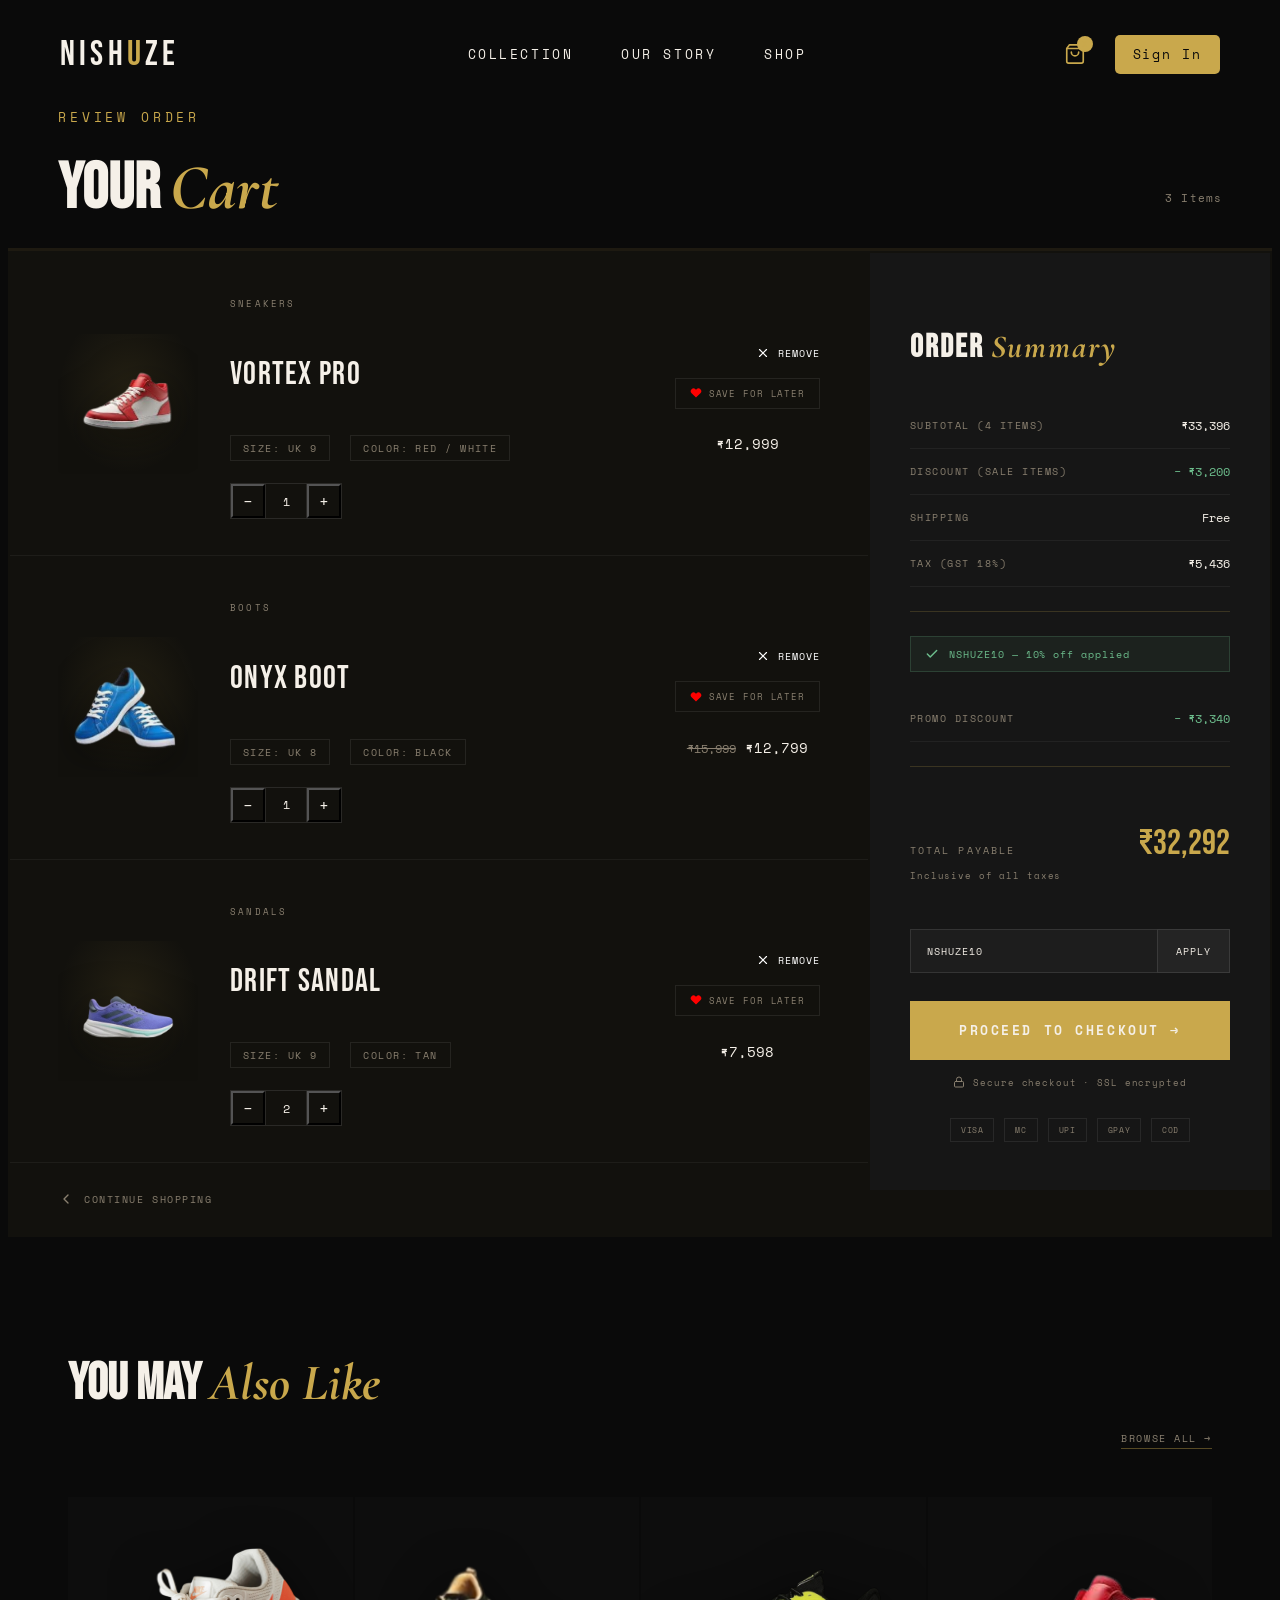
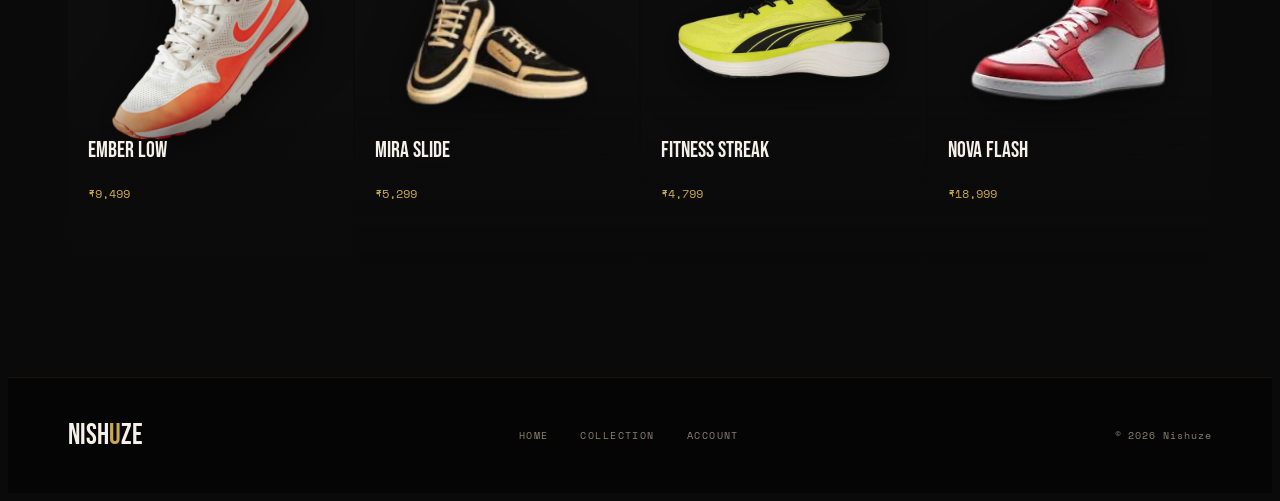
==== cart.html @ 9839f98f "Initial commit" ====
<!DOCTYPE html>
<html lang="en">

<head>
  <meta charset="UTF-8" />
  <meta name="viewport" content="width=device-width, initial-scale=1.0" />
  <title>NISHUZE — Your Cart</title>
  <link
    href="https://fonts.googleapis.com/css2?family=Bebas+Neue&family=Cormorant+Garamond:ital,wght@0,300;0,400;0,600;1,300;1,400&family=Space+Mono:wght@400;700&display=swap"
    rel="stylesheet" />
  <link rel="stylesheet" href="style.css">
  <link rel="stylesheet" href="collectionStyles.css">
  <link rel="stylesheet" href="cartStyles.css">
</head>

<body>
  <nav>
    <a class="nav-logo">NISH<span>U</span>ZE</a>
    <ul class="nav-links">
      <li><a href="collection.html">COLLECTION</a></li>
      <li><a href="index.html#story">OUR STORY</a></li>
      <li><a href="collection.html">SHOP</a></li>
    </ul>
    <div class="nav-right">
      <a href="cart.html" class="nav-cart" title="Cart">
        <svg viewBox="0 0 24 24">
          <path d="M6 2L3 6v14a2 2 0 002 2h14a2 2 0 002-2V6l-3-4z" />
          <line x1="3" y1="6" x2="21" y2="6" />
          <path d="M16 10a4 4 0 01-8 0" />
        </svg>
        <span class="cart-badge">3</span>
      </a>
      <a href="login.html" class="btn">Sign In</a>
    </div>
  </nav>

  <!-- PAGE HEADER -->
  <div class="page-header">
    <div>
      <p class="page-label">Review Order</p>
      <h1 class="page-title">Your <em>Cart</em></h1>
    </div>
    <p class="item-count">3 Items</p>
  </div>

  <div class="cart-layout">

    <div class="cart-items">

      <div class="cart-item">
        <div class="item-img">
          <img src="assets/product1.png" alt="Vortex Pro" />
        </div>
        <div class="item-details">
          <p class="item-category">Sneakers</p>
          <p class="item-name">Vortex Pro</p>
          <div class="item-meta">
            <span>Size: UK 9</span>
            <span>Color: Red / White</span>
          </div>
          <div class="item-qty">
            <button class="qty-btn">−</button>
            <div class="qty-val">1</div>
            <button class="qty-btn">+</button>
          </div>
        </div>
        <div class="item-actions">
          <button class="btn-remove">
            <svg viewBox="0 0 24 24">
              <line x1="18" y1="6" x2="6" y2="18" />
              <line x1="6" y1="6" x2="18" y2="18" />
            </svg>
            Remove
          </button>
          <button class="btn-wishlist">
            <svg viewBox="0 0 24 24" width="12" height="12">
              <path fill="red"
                d="M20.84 4.61a5.5 5.5 0 00-7.78 0L12 5.67l-1.06-1.06a5.5 5.5 0 00-7.78 7.78l1.06 1.06L12 21.23l7.78-7.78 1.06-1.06a5.5 5.5 0 000-7.78z" />
            </svg>
            Save for Later
          </button>
          <p class="item-subtotal">₹12,999</p>
        </div>
      </div>

      <!-- Item 2 -->
      <div class="cart-item">
        <div class="item-img">
          <img src="assets/product3.png" alt="Onyx Boot" />
        </div>
        <div class="item-details">
          <p class="item-category">Boots</p>
          <p class="item-name">Onyx Boot</p>
          <div class="item-meta">
            <span>Size: UK 8</span>
            <span>Color: Black</span>
          </div>
          <div class="item-qty">
            <button class="qty-btn">−</button>
            <div class="qty-val">1</div>
            <button class="qty-btn">+</button>
          </div>
        </div>
        <div class="item-actions">
          <button class="btn-remove">
            <svg viewBox="0 0 24 24">
              <line x1="18" y1="6" x2="6" y2="18" />
              <line x1="6" y1="6" x2="18" y2="18" />
            </svg>
            Remove
          </button>
          <button class="btn-wishlist">
            <svg viewBox="0 0 24 24" width="12" height="12">
              <path fill="red"
                d="M20.84 4.61a5.5 5.5 0 00-7.78 0L12 5.67l-1.06-1.06a5.5 5.5 0 00-7.78 7.78l1.06 1.06L12 21.23l7.78-7.78 1.06-1.06a5.5 5.5 0 000-7.78z" />
            </svg>
            Save for Later
          </button>
          <p class="item-subtotal"><del style="color:var(--muted);font-size:0.75rem">₹15,999</del> ₹12,799</p>
        </div>
      </div>

      <div class="cart-item">
        <div class="item-img">
          <img src="assets/product5.png" alt="Drift Sandal" />
        </div>
        <div class="item-details">
          <p class="item-category">Sandals</p>
          <p class="item-name">Drift Sandal</p>
          <div class="item-meta">
            <span>Size: UK 9</span>
            <span>Color: Tan</span>
          </div>
          <div class="item-qty">
            <button class="qty-btn">−</button>
            <div class="qty-val">2</div>
            <button class="qty-btn">+</button>
          </div>
        </div>
        <div class="item-actions">
          <button class="btn-remove">
            <svg viewBox="0 0 24 24">
              <line x1="18" y1="6" x2="6" y2="18" />
              <line x1="6" y1="6" x2="18" y2="18" />
            </svg>
            Remove
          </button>
          <button class="btn-wishlist">
            <svg viewBox="0 0 24 24" width="12" height="12">
              <path fill="red"
                d="M20.84 4.61a5.5 5.5 0 00-7.78 0L12 5.67l-1.06-1.06a5.5 5.5 0 00-7.78 7.78l1.06 1.06L12 21.23l7.78-7.78 1.06-1.06a5.5 5.5 0 000-7.78z" />
            </svg>
            Save for Later
          </button>
          <p class="item-subtotal">₹7,598</p>
        </div>
      </div>

      <div class="continue-strip">
        <a href="collection.html" class="btn-continue">
          <svg viewBox="0 0 24 24">
            <polyline points="15 18 9 12 15 6" />
          </svg>
          Continue Shopping
        </a>
      </div>

    </div>

    <div class="order-summary">
      <h2 class="summary-title">Order <em>Summary</em></h2>

      <div class="summary-row">
        <span class="summary-label">Subtotal (4 items)</span>
        <span class="summary-value">₹33,396</span>
      </div>
      <div class="summary-row">
        <span class="summary-label">Discount (Sale items)</span>
        <span class="summary-value discount">− ₹3,200</span>
      </div>
      <div class="summary-row">
        <span class="summary-label">Shipping</span>
        <span class="summary-value">Free</span>
      </div>
      <div class="summary-row">
        <span class="summary-label">Tax (GST 18%)</span>
        <span class="summary-value">₹5,436</span>
      </div>

      <div class="summary-divider"></div>

      <div class="promo-applied">
        <svg viewBox="0 0 24 24">
          <polyline points="20 6 9 17 4 12" />
        </svg>
        NSHUZE10 — 10% off applied
      </div>

      <div class="summary-row">
        <span class="summary-label">Promo Discount</span>
        <span class="summary-value discount">− ₹3,340</span>
      </div>

      <div class="summary-divider"></div>

      <div class="summary-total-row">
        <div>
          <p class="total-label">Total Payable</p>
          <p class="total-note">Inclusive of all taxes</p>
        </div>
        <p class="total-value">₹32,292</p>
      </div>

      <div class="promo-box">
        <input class="promo-input" type="text" placeholder="Add promo code" value="NSHUZE10" readonly />
        <button class="promo-btn">Apply</button>
      </div>

      <button class="btn-checkout">Proceed to Checkout →</button>

      <p class="checkout-note">
        <svg viewBox="0 0 24 24">
          <rect x="3" y="11" width="18" height="11" rx="2" ry="2" />
          <path d="M7 11V7a5 5 0 0110 0v4" />
        </svg>
        Secure checkout · SSL encrypted
      </p>

      <div class="payment-icons">
        <span class="pay-icon">Visa</span>
        <span class="pay-icon">MC</span>
        <span class="pay-icon">UPI</span>
        <span class="pay-icon">GPay</span>
        <span class="pay-icon">COD</span>
      </div>
    </div>

  </div>

  <section class="upsell-section">
    <div class="upsell-header">
      <div>
        <h2 class="upsell-title">You May <em>Also Like</em></h2>
      </div>
      <a href="collection.html" class="upsell-link">Browse All →</a>
    </div>
    <div class="upsell-grid">

      <div class="upsell-card">
        <div class="upsell-img"><img src="assets/product2.png" alt="Ember Low" /></div>
        <div class="upsell-info">
          <p class="upsell-name">Ember Low</p>
          <p class="upsell-price">₹9,499</p>
          <button class="upsell-add">+ Add to Cart</button>
        </div>
      </div>

      <div class="upsell-card">
        <div class="upsell-img"><img src="assets/product4.png" alt="Mira Slide" /></div>
        <div class="upsell-info">
          <p class="upsell-name">Mira Slide</p>
          <p class="upsell-price">₹5,299</p>
          <button class="upsell-add">+ Add to Cart</button>
        </div>
      </div>

      <div class="upsell-card">
        <div class="upsell-img"><img src="assets/product6.png" alt="Fitness Streak" /></div>
        <div class="upsell-info">
          <p class="upsell-name">Fitness Streak</p>
          <p class="upsell-price">₹4,799</p>
          <button class="upsell-add">+ Add to Cart</button>
        </div>
      </div>

      <div class="upsell-card">
        <div class="upsell-img"><img src="assets/product1.png" alt="Vortex Pro" /></div>
        <div class="upsell-info">
          <p class="upsell-name">Nova Flash</p>
          <p class="upsell-price">₹18,999</p>
          <button class="upsell-add">+ Add to Cart</button>
        </div>
      </div>

    </div>
  </section>

  <!-- FOOTER -->
  <footer>
    <div class="footer-logo">NISH<span>U</span>ZE</div>
    <div class="footer-links">
      <a href="index.html">Home</a>
      <a href="collection.html">Collection</a>
      <a href="login.html">Account</a>
    </div>
    <p class="footer-copy">© 2026 Nishuze</p>
  </footer>
</body>

</html>
---- style.css ----
html {
  scroll-behavior: smooth;
}

body {
  background: #0a0a0a;
  color: #f5f0e8;
  font-family: "Cormorant Garamond", serif;
}

h1 {
  margin-bottom: 0;
}

nav {
  position: fixed;
  top: 0;
  left: 0;
  right: 0;
  z-index: 100;
  display: flex;
  justify-content: space-between;
  align-items: center;
  padding: 28px 60px;
  background: #0a0a0a;
}

.nav-logo {
  font-family: "Bebas Neue", sans-serif;
  font-size: 2.2rem;
  letter-spacing: 0.12em;
  color: #f5f0e8;
  margin: 0 0;
}

.nav-logo span {
  color: #c9a84c;
}

.nav-links {
  display: flex;
  gap: 48px;
  list-style: none;
}

.nav-links a {
  font-family: "Space Mono", monospace;
  font-size: 0.8rem;
  letter-spacing: 0.2em;
  color: #f5f0e8;
  text-decoration: none;
}

.nav-links a:hover {
  color: #c9a84c;
}

.nav-right {
  display: flex;
  align-items: center;
  gap: 20px;
}
.nav-cart {
  position: relative;
  display: flex;
  align-items: center;
  justify-content: center;
  width: 40px;
  height: 40px;
  color: var(--gold);
  text-decoration: none;
}
.nav-cart svg {
  width: 22px;
  height: 22px;
  stroke: currentColor;
  fill: none;
  stroke-width: 1.8;
  stroke-linecap: round;
  stroke-linejoin: round;
}

.cart-badge {
  position: absolute;
  top: 2px;
  right: 2px;
  width: 16px;
  height: 16px;
  background: var(--gold);
  color: var(--black);
  border-radius: 50%;
  font-family: "Space Mono", monospace;
  font-size: 0.5rem;
  font-weight: 700;
  display: flex;
  align-items: center;
  justify-content: center;
}

.btn {
  font-family: "Space Mono", monospace;
  font-size: 0.8rem;
  letter-spacing: 0.15em;
  color: #0a0a0a;
  background: #c9a84c;
  text-decoration: none;
  padding: 10px 18px;
  border-radius: 5px;
}

.btn:hover {
  background: #f5f0e8;
}

/* HERO */
.hero {
  min-height: 100vh;
  display: grid;
  grid-template-columns: 1fr 1fr;
}

.hero-left {
  display: flex;
  flex-direction: column;
  justify-content: flex-end;
  padding: 0 60px 80px;
}

.hero-title {
  font-family: "Bebas Neue", sans-serif;
  font-size: 5rem;
  line-height: 0.8;
  letter-spacing: -0.01em;
  opacity: 0;
  animation: fadeUp 0.8s 0.5s forwards;
  padding-top: 2rem;
}

.hero-title em {
  font-family: "Cormorant Garamond", serif;
  font-size: 0.6em;
  color: #c9a84c;
  display: block;
  margin-bottom: 2rem;
}

.hero-actions {
  display: flex;
  align-items: center;
  gap: 32px;
  margin-top: 25px;
}

.btn-ghost {
  font-family: "Space Mono", monospace;
  font-size: 0.8rem;
  letter-spacing: 0.15em;
  color: #f5f0e8;
  text-decoration: none;
  border-bottom: 1px solid #c9a84c;
  padding-bottom: 2px;
  transition: color 0.3s;
}

.btn-ghost:hover {
  color: #c9a84c;
}

.hero-right {
  position: relative;
  overflow: hidden;
}

.hero-image-bg {
  position: absolute;
  inset: 0;
  background:
    radial-gradient(
      ellipse at 60% 40%,
      rgba(201, 168, 76, 0.12) 0%,
      transparent 60%
    ),
    radial-gradient(
      ellipse at 20% 80%,
      rgba(184, 74, 46, 0.08) 0%,
      transparent 50%
    ),
    linear-gradient(135deg, #1a1410 0%, #0a0a0a 100%);
}

.hero-shoe-display {
  position: absolute;
  inset: 0;
  display: flex;
  align-items: center;
  justify-content: center;
  padding-top: 50px;
}

.shoe-art {
  width: 520px;
  height: 520px;
  display: flex;
  align-items: center;
  justify-content: center;
}

.shoe-art img {
  width: 420px;
  display: block;
  transform: rotate(-15deg);
  filter: drop-shadow(0 0 60px rgba(201, 168, 76, 0.3))
    drop-shadow(0 30px 60px rgba(0, 0, 0, 0.8));
  animation: float 2s ease-in-out infinite;
}

/* MARQUEE */
.marquee-strip {
  background: #c9a84c;
  padding: 14px 0;
  overflow: hidden;
  white-space: nowrap;
}

.marquee-inner {
  animation: marquee 18s linear infinite;
}

.marquee-item {
  font-family: "Bebas Neue", sans-serif;
  font-size: 1.1rem;
  letter-spacing: 0.1em;
  color: #0a0a0a;
  padding: 0 40px;
}

.marquee-dot {
  color: #b84a2e;
}

/* COLLECTION SECTION */
.section-header {
  padding: 60px 60px;
  padding-bottom: 0px;
  display: flex;
  justify-content: space-between;
  align-items: flex-end;
}

.section-label {
  font-family: "Space Mono", monospace;
  font-size: 1rem;
  letter-spacing: 0.3em;
  text-transform: uppercase;
  color: #c9a84c;
  margin-bottom: 16px;
}

.section-title {
  font-family: "Bebas Neue", sans-serif;
  font-size: clamp(3rem, 5vw, 5.5rem);
  line-height: 0.9;
  color: #f5f0e8;
}

.section-title em {
  font-family: "Cormorant Garamond", serif;
  font-style: italic;
  color: #c9a84c;
}

/* PRODUCT GRID */
.products-grid {
  display: grid;
  grid-template-columns: repeat(3, 1fr);
  gap: 2px;
  padding: 0 60px 30px;
}

.product-card {
  position: relative;
  overflow: hidden;
  background: #111;
  aspect-ratio: 3/4;
}

.product-bg {
  position: absolute;
  inset: 0;
  z-index: 0;
}

.product-image {
  position: absolute;
  top: 30%;
  left: 50%;
  transform: translate(-50%, -55%);
  z-index: 1;
  transition: transform 0.5s ease;
}

.product-image img {
  width: 180px;
  display: block;
  filter: drop-shadow(0 25px 40px rgba(0, 0, 0, 0.7));
}

.product-card:first-child .product-image img {
  width: 240px;
}

.product-card:hover .product-image {
  transform: translate(-50%, -60%) scale(1.05) rotate(-5deg);
}

.product-info {
  position: absolute;
  bottom: 0;
  left: 0;
  right: 0;
  padding: 30px;
  background: linear-gradient(
    to top,
    rgba(10, 10, 10, 0.95) 0%,
    transparent 100%
  );
  transform: translateY(0);
}

.product-name {
  font-family: "Bebas Neue", sans-serif;
  font-size: 1.8rem;
  letter-spacing: 0.05em;
  color: #f5f0e8;
}

.product-price {
  font-family: "Space Mono", monospace;
  font-size: 0.9rem;
  color: #c9a84c;
}

.story-section {
  display: grid;
  grid-template-columns: 1fr 1fr;
  min-height: 80vh;
  margin: 0 60px;
  border: 1px solid rgba(201, 168, 76, 0.15);
  overflow: hidden;
  position: relative;
}

.story-left {
  background: linear-gradient(135deg, #1a1408 0%, #0d0d0d 100%);
  display: flex;
  align-items: center;
  justify-content: center;
  padding: 80px;
  position: relative;
}

.big-quote {
  font-family: "Cormorant Garamond", serif;
  font-style: italic;
  font-size: 2.5rem;
  line-height: 1.4;
  color: #f5f0e8;
}

.story-right {
  padding: 30px 60px;
  display: flex;
  flex-direction: column;
  justify-content: center;
}

.subtitle {
  font-size: 1.3rem;
  font-weight: 400;
  line-height: 1.4;
  color: #8a8070;
  margin-bottom: 20px;
}

.story-stats {
  display: grid;
  grid-template-columns: repeat(3, 1fr);
  gap: 30px;
  margin-top: 30px;
  padding-top: 20px;
  border-top: 1px solid rgba(201, 168, 76, 0.2);
}

.stat-num {
  font-family: "Bebas Neue", sans-serif;
  font-size: 2.5rem;
  color: #c9a84c;
  line-height: 1;
}

.stat-label {
  font-family: "Space Mono", monospace;
  font-size: 1rem;
  color: #8a8070;
  margin-top: 4px;
}

footer {
  background: #050505;
  border-top: 1px solid rgba(201, 168, 76, 0.1);
  padding: 80px 60px 40px;
}

.footer-bottom {
  display: flex;
  justify-content: space-between;
  align-items: center;
  padding-top: 40px;
  border-top: 1px solid rgba(255, 255, 255, 0.05);
}

.footer-copy {
  font-family: "Space Mono", monospace;
  font-size: 0.6rem;
  color: #8a8070;
  letter-spacing: 0.1em;
}

.footer-social {
  display: flex;
  gap: 24px;
}

.footer-social a {
  font-family: "Space Mono", monospace;
  font-size: 0.6rem;
  letter-spacing: 0.2em;
  text-transform: uppercase;
  color: #8a8070;
  text-decoration: none;
  transition: color 0.3s;
}

.footer-social a:hover {
  color: #c9a84c;
}

/* ANIMATIONS */
@keyframes fadeUp {
  from {
    opacity: 0;
    transform: translateY(30px);
  }

  to {
    opacity: 1;
    transform: translateY(0);
  }
}

@keyframes float {
  0%,
  50% {
    transform: rotate(-15deg) translateY(0);
  }

  50% {
    transform: rotate(-15deg) translateY(-16px);
  }
}

@keyframes marquee {
  from {
    transform: translateX(0);
  }

  to {
    transform: translateX(-50%);
  }
}
---- collectionStyles.css ----
:root {
  --cream: #f5f0e8;
  --gold: #c9a84c;
  --muted: #8a8070;
  --white: #fefefe;
}

.nav-links a.active {
  opacity: 1;
  color: var(--gold);
}

.page-header {
  padding: 80px 50px 60px;
  border-bottom: 3px solid rgba(201, 168, 76, 0.1);
}

.page-title {
  font-family: "Bebas Neue", sans-serif;
  font-size: 4rem;
  line-height: 0.9;
  margin-top: 2rem;
}

.page-title em {
  font-family: "Cormorant Garamond", serif;
  font-style: italic;
  color: var(--gold);
}

.collection-grid {
  display: grid;
  grid-template-columns: repeat(4, 1fr);
  gap: 1px;
  padding: 1px;
  background: rgba(201, 168, 76, 0.05);
}

.product-card {
  position: relative;
  background: #0d0d0d;
  aspect-ratio: 3/4;
  overflow: hidden;
  display: flex;
  flex-direction: column;
}

.product-card:hover {
  background: #111;
}

.card-overlay .product-visual {
  position: absolute;
  height: 65%;
  display: flex;
  align-items: center;
  justify-content: center;
  z-index: 1;
}

.product-visual img {
  max-width: 85%;
  max-height: 85%;
  object-fit: contain;
  display: block;
  margin: auto;
  object-position: center bottom;
  transform: translateY(10%);
  filter: drop-shadow(0 12px 28px rgba(0, 0, 0, 0.55));
  transition: transform 0.5s cubic-bezier(0.4, 0, 0.2, 1);
}

.product-card:hover .product-visual {
  transform: translateY(-8px) scale(1.03);
}


.product-glow {
  position: absolute;
  width: 200px;
  height: 200px;
  border-radius: 50%;
  opacity: 0;
  transition: opacity 0.5s;
  pointer-events: none;
}

.product-card:hover .product-glow {
  opacity: 1;
}

.glow-gold {
  background: radial-gradient(
    circle,
    rgba(201, 168, 76, 0.2) 0%,
    transparent 70%
  );
}

.glow-rust {
  background: radial-gradient(
    circle,
    rgba(184, 74, 46, 0.2) 0%,
    transparent 70%
  );
}

.glow-cool {
  background: radial-gradient(
    circle,
    rgba(100, 160, 220, 0.15) 0%,
    transparent 70%
  );
}

.card-overlay {
  position: absolute;
  bottom: 0;
  left: 0;
  right: 0;
  height: 35%;
  padding: 24px;
  background: linear-gradient(
    to top,
    rgba(10, 10, 10, 1) 0%,
    rgba(10, 10, 10, 0.85) 100%
  );
  z-index: 2;
  display: flex;
  flex-direction: column;
  justify-content: flex-end;
}

.card-name {
  font-family: "Bebas Neue", sans-serif;
  font-size: 1.6rem;
  letter-spacing: 0.04em;
  line-height: 1;
}

.card-price {
  font-family: "Space Mono", monospace;
  font-size: 0.8rem;
  color: var(--gold);
  margin-top: 8px;
}

.card-actions {
  display: flex;
  gap: 8px;
  margin-top: 12px;
  opacity: 0;
  transform: translateY(8px);
  transition: all 0.3s;
}

.product-card:hover .card-actions {
  opacity: 1;
  transform: translateY(0);
}

.btn-add {
  font-family: "Space Mono", monospace;
  font-size: 0.6rem;
  letter-spacing: 0.12em;
  text-transform: uppercase;
  background: var(--gold);
  color: var(--black);
  border: none;
  padding: 10px 18px;
  flex: 1;
  transition: background 0.2s;
}

.btn-add:hover {
  background: var(--cream);
  color: #050505;
}

.btn-wish {
  background: transparent;
  border: 1px solid rgba(255, 255, 255, 0.2);
  color: var(--cream);
  padding: 10px 14px;
  transition: border-color 0.2s;
  font-size: 0.9rem;
}

.btn-wish:hover {
  border-color: var(--gold);
}

footer {
  background: #050505;
  border-top: 1px solid rgba(201, 168, 76, 0.1);
  padding: 40px 60px;
  display: flex;
  justify-content: space-between;
  align-items: center;
}

.footer-logo {
  font-family: "Bebas Neue", sans-serif;
  font-size: 1.8rem;
  color: var(--cream);
}

.footer-logo span {
  color: var(--gold);
}

.footer-links {
  display: flex;
  gap: 32px;
}

.footer-links a {
  font-family: "Space Mono", monospace;
  font-size: 0.6rem;
  letter-spacing: 0.15em;
  text-transform: uppercase;
  color: var(--muted);
  text-decoration: none;
  transition: color 0.3s;
}

.footer-links a:hover {
  color: var(--gold);
}

.footer-copy {
  font-family: "Space Mono", monospace;
  font-size: 0.6rem;
  color: var(--muted);
}
---- cartStyles.css ----
.page-header {
  padding: 70px 50px 30px;
  display: flex;
  align-items: flex-end;
  justify-content: space-between;
}

.page-label {
  font-family: "Space Mono", monospace;
  font-size: 0.8rem;
  letter-spacing: 0.3em;
  text-transform: uppercase;
  color: var(--gold);
  margin-top: 30px;
}

.item-count {
  font-family: "Space Mono", monospace;
  font-size: 0.7rem;
  color: var(--muted);
  letter-spacing: 0.1em;
}

.cart-layout {
  display: grid;
  grid-template-columns: 1fr 400px;
  gap: 2px;
  padding: 2px;
  min-height: 70vh;
  background: rgba(201, 168, 76, 0.04);
}

.cart-item {
  display: grid;
  grid-template-columns: 140px 1fr auto;
  gap: 32px;
  align-items: center;
  padding: 36px 48px;
  border-bottom: 1px solid rgba(255, 255, 255, 0.05);
  transition: background 0.3s;
  position: relative;
  overflow: hidden;
}

.cart-item::before {
  content: "";
  position: absolute;
  left: 0;
  top: 0;
  bottom: 0;
  width: 2px;
  background: var(--gold);
  transform: scaleY(0);
  transition: transform 0.3s ease;
  transform-origin: bottom;
}

.cart-item:hover {
  background: rgba(255, 255, 255, 0.02);
}

.cart-item:hover::before {
  transform: scaleY(1);
}

.item-img {
  width: 140px;
  height: 140px;
  display: flex;
  align-items: center;
  justify-content: center;
  position: relative;
  overflow: hidden;
  flex-shrink: 0;
}

.item-img::after {
  content: "";
  position: absolute;
  inset: 0;
  background: radial-gradient(
    ellipse at 50% 40%,
    rgba(201, 168, 76, 0.1),
    transparent 70%
  );
}

.item-img img {
  width: 110px;
  height: 110px;
  object-fit: contain;
  filter: drop-shadow(0 8px 20px rgba(0, 0, 0, 0.6));
  transition: transform 0.4s ease;
}

.cart-item:hover .item-img img {
  transform: scale(1.06) translateY(-4px);
}

.item-details {
  display: flex;
  flex-direction: column;
  gap: 8px;
}

.item-category {
  font-family: "Space Mono", monospace;
  font-size: 0.55rem;
  letter-spacing: 0.25em;
  text-transform: uppercase;
  color: var(--muted);
}

.item-name {
  font-family: "Bebas Neue", sans-serif;
  font-size: 2rem;
  letter-spacing: 0.04em;
  color: var(--cream);
  line-height: 1;
}

.item-meta {
  display: flex;
  gap: 20px;
  margin-top: 4px;
}

.item-meta span {
  font-family: "Space Mono", monospace;
  font-size: 0.6rem;
  letter-spacing: 0.15em;
  text-transform: uppercase;
  color: var(--muted);
  border: 1px solid rgba(255, 255, 255, 0.08);
  padding: 5px 12px;
}

.item-qty {
  display: flex;
  align-items: center;
  gap: 0;
  border: 1px solid rgba(255, 255, 255, 0.1);
  margin-top: 14px;
  width: fit-content;
}

.qty-btn {
  width: 34px;
  height: 34px;
  background: transparent;
  color: var(--cream);
  font-family: "Space Mono", monospace;
  font-size: 1rem;
  transition:
    background 0.2s,
    color 0.2s;
  display: flex;
  align-items: center;
  justify-content: center;
}

.qty-btn:hover {
  background: var(--gold);
}

.qty-val {
  width: 40px;
  height: 34px;
  display: flex;
  align-items: center;
  justify-content: center;
  font-family: "Space Mono", monospace;
  font-size: 0.75rem;
  border-left: 1px solid rgba(255, 255, 255, 0.1);
  border-right: 1px solid rgba(255, 255, 255, 0.1);
  color: var(--cream);
}

.item-actions {
  display: flex;
  flex-direction: column;
  align-items: flex-end;
  gap: 12px;
}

.btn-remove {
  background: transparent;
  border: none;
  color: white;
  font-family: "Space Mono", monospace;
  font-size: 0.6rem;
  letter-spacing: 0.1em;
  text-transform: uppercase;
  padding: 6px 0;
  display: flex;
  align-items: center;
  gap: 8px;
  transition: color 0.3s;
}

.btn-remove:hover {
  color: var(--rust);
}

.btn-remove svg {
  width: 14px;
  height: 14px;
  stroke: currentColor;
  fill: none;
  stroke-width: 2;
  stroke-linecap: round;
}

.btn-wishlist {
  background: transparent;
  border: 1px solid rgba(255, 255, 255, 0.08);
  color: var(--muted);
  font-family: "Space Mono", monospace;
  font-size: 0.55rem;
  letter-spacing: 0.1em;
  text-transform: uppercase;
  padding: 8px 14px;
  display: flex;
  align-items: center;
  gap: 7px;
  transition:
    border-color 0.3s,
    color 0.3s;
}

.btn-wishlist:hover {
  border-color: var(--gold);
  color: var(--gold);
}

.item-subtotal {
  font-family: "Space Mono", monospace;
  font-size: 0.85rem;
  color: var(--cream);
  white-space: nowrap;
  align-self: center;
}

.continue-strip {
  padding: 28px 48px;
  display: flex;
  align-items: center;
  gap: 16px;
}

.btn-continue {
  font-family: "Space Mono", monospace;
  font-size: 0.65rem;
  letter-spacing: 0.15em;
  text-transform: uppercase;
  color: var(--muted);
  text-decoration: none;
  display: flex;
  align-items: center;
  gap: 10px;
  transition: color 0.3s;
}

.btn-continue svg {
  width: 16px;
  height: 16px;
  stroke: currentColor;
  fill: none;
  stroke-width: 2;
  stroke-linecap: round;
  stroke-linejoin: round;
}

.btn-continue:hover {
  color: var(--gold);
}

.order-summary {
  padding: 48px 40px;
  background: #161616;
  display: flex;
  flex-direction: column;
  gap: 0;
  position: sticky;
  top: 73px;
  align-self: start;
  height: fit-content;
}

.summary-title {
  font-family: "Bebas Neue", sans-serif;
  font-size: 2rem;
  letter-spacing: 0.06em;
  color: var(--cream);
  margin-bottom: 36px;
}

.summary-title em {
  font-family: "Cormorant Garamond", serif;
  font-style: italic;
  color: var(--gold);
}

.summary-row {
  display: flex;
  justify-content: space-between;
  align-items: center;
  padding: 14px 0;
  border-bottom: 1px solid rgba(255, 255, 255, 0.05);
}

.summary-row:last-of-type {
  border-bottom: none;
}

.summary-label {
  font-family: "Space Mono", monospace;
  font-size: 0.62rem;
  letter-spacing: 0.15em;
  text-transform: uppercase;
  color: var(--muted);
}

.summary-value {
  font-family: "Space Mono", monospace;
  font-size: 0.75rem;
  color: var(--cream);
}

.summary-value.discount {
  color: #6dbe8d;
}

.summary-divider {
  height: 1px;
  background: rgba(201, 168, 76, 0.2);
  margin: 24px 0;
}

.summary-total-row {
  display: flex;
  justify-content: space-between;
  align-items: baseline;
  margin-bottom: 32px;
}

.total-label {
  font-family: "Space Mono", monospace;
  font-size: 0.65rem;
  letter-spacing: 0.2em;
  text-transform: uppercase;
  color: var(--muted);
}

.total-value {
  font-family: "Bebas Neue", sans-serif;
  font-size: 2.2rem;
  color: var(--gold);
  line-height: 1;
}

.total-note {
  font-family: "Space Mono", monospace;
  font-size: 0.55rem;
  color: var(--muted);
  letter-spacing: 0.1em;
  margin-top: 4px;
}

.promo-box {
  display: flex;
  gap: 0;
  margin-bottom: 28px;
}

.promo-input {
  flex: 1;
  background: rgba(255, 255, 255, 0.03);
  border: 1px solid rgba(255, 255, 255, 0.1);
  border-right: none;
  color: var(--cream);
  font-family: "Space Mono", monospace;
  font-size: 0.65rem;
  letter-spacing: 0.1em;
  padding: 13px 16px;
  outline: none;
  transition: border-color 0.3s;
}

.promo-input::placeholder {
  color: rgba(138, 128, 112, 0.4);
  text-transform: uppercase;
  letter-spacing: 0.15em;
}

.promo-input:focus {
  border-color: var(--gold);
}

.promo-btn {
  font-family: "Space Mono", monospace;
  font-size: 0.6rem;
  letter-spacing: 0.1em;
  text-transform: uppercase;
  background: rgba(255, 255, 255, 0.06);
  color: var(--cream);
  border: 1px solid rgba(255, 255, 255, 0.1);
  padding: 13px 18px;
  transition:
    background 0.2s,
    color 0.2s;
}

.promo-btn:hover {
  background: var(--gold);
  color: var(--black);
  border-color: var(--gold);
}

.promo-applied {
  display: flex;
  align-items: center;
  gap: 10px;
  font-family: "Space Mono", monospace;
  font-size: 0.6rem;
  letter-spacing: 0.1em;
  color: #6dbe8d;
  margin-bottom: 24px;
  padding: 10px 14px;
  background: rgba(109, 190, 141, 0.07);
  border: 1px solid rgba(109, 190, 141, 0.2);
}

.promo-applied svg {
  width: 14px;
  height: 14px;
  stroke: currentColor;
  fill: none;
  stroke-width: 2.5;
  stroke-linecap: round;
  stroke-linejoin: round;
  flex-shrink: 0;
}

.btn-checkout {
  width: 100%;
  font-family: "Space Mono", monospace;
  font-size: 0.8rem;
  letter-spacing: 0.2em;
  text-transform: uppercase;
  background: var(--gold);
  color: var(--black);
  border: none;
  padding: 20px;
  transition:
    background 0.3s,
    transform 0.2s;
  position: relative;
  overflow: hidden;
  font-weight: 700;
}

.btn-checkout::before {
  content: "";
  position: absolute;
  top: 0;
  left: -100%;
  width: 100%;
  height: 100%;
  background: linear-gradient(
    90deg,
    transparent,
    rgba(255, 255, 255, 0.2),
    transparent
  );
  transition: left 0.5s;
}

.btn-checkout:hover {
  background: var(--cream);
  transform: translateY(-2px);
}

.btn-checkout:hover::before {
  left: 100%;
}

.checkout-note {
  text-align: center;
  margin-top: 16px;
  font-family: "Space Mono", monospace;
  font-size: 0.55rem;
  letter-spacing: 0.1em;
  color: var(--muted);
  display: flex;
  align-items: center;
  justify-content: center;
  gap: 8px;
}

.checkout-note svg {
  width: 12px;
  height: 12px;
  stroke: currentColor;
  fill: none;
  stroke-width: 2;
  stroke-linecap: round;
  stroke-linejoin: round;
  flex-shrink: 0;
}

.payment-icons {
  display: flex;
  gap: 10px;
  justify-content: center;
  margin-top: 20px;
}

.pay-icon {
  font-family: "Space Mono", monospace;
  font-size: 0.5rem;
  letter-spacing: 0.08em;
  text-transform: uppercase;
  color: var(--muted);
  border: 1px solid rgba(255, 255, 255, 0.08);
  padding: 5px 10px;
}

.upsell-section {
  padding: 80px 60px 100px;
}

.upsell-header {
  display: flex;
  justify-content: space-between;
  align-items: flex-end;
  margin-bottom: 48px;
}

.upsell-title {
  font-family: "Bebas Neue", sans-serif;
  font-size: clamp(2.5rem, 4vw, 4rem);
  line-height: 0.9;
}

.upsell-title em {
  font-family: "Cormorant Garamond", serif;
  font-style: italic;
  color: var(--gold);
}

.upsell-link {
  font-family: "Space Mono", monospace;
  font-size: 0.65rem;
  letter-spacing: 0.15em;
  text-transform: uppercase;
  color: var(--muted);
  text-decoration: none;
  border-bottom: 1px solid rgba(201, 168, 76, 0.4);
  padding-bottom: 2px;
  transition: color 0.3s;
}

.upsell-link:hover {
  color: var(--gold);
}

.upsell-grid {
  display: grid;
  grid-template-columns: repeat(4, 1fr);
  gap: 2px;
}

.upsell-card {
  position: relative;
  background: #0d0d0d;
  aspect-ratio: 3/4;
  overflow: hidden;
  transition: background 0.3s;
}

.upsell-card:hover {
  background: #111;
}

.upsell-img {
  position: absolute;
  top: 0;
  left: 0;
  right: 0;
  bottom: 100px;
  display: flex;
  align-items: center;
  justify-content: center;
  padding: 24px 20px 10px;
}

.upsell-img img {
  width: 100%;
  height: 100%;
  object-fit: contain;
  filter: drop-shadow(0 10px 24px rgba(0, 0, 0, 0.55));
  transition: transform 0.5s ease;
}

.upsell-card:hover .upsell-img img {
  transform: scale(1.06) translateY(-6px);
}

.upsell-info {
  position: absolute;
  bottom: 0;
  left: 0;
  right: 0;
  padding: 22px 20px 20px;
  background: linear-gradient(
    to top,
    rgba(10, 10, 10, 1) 0%,
    rgba(10, 10, 10, 0.7) 55%,
    transparent 100%
  );
  z-index: 2;
}

.upsell-name {
  font-family: "Bebas Neue", sans-serif;
  font-size: 1.4rem;
  color: var(--cream);
  line-height: 1;
}

.upsell-price {
  font-family: "Space Mono", monospace;
  font-size: 0.72rem;
  color: var(--gold);
  margin-top: 6px;
}

.upsell-add {
  width: 100%;
  margin-top: 10px;
  font-family: "Space Mono", monospace;
  font-size: 0.55rem;
  letter-spacing: 0.12em;
  text-transform: uppercase;
  background: rgba(201, 168, 76, 0.08);
  color: var(--gold);
  border: 1px solid rgba(201, 168, 76, 0.25);
  padding: 9px;
  opacity: 0;
  transform: translateY(6px);
  transition: all 0.3s;
}

.upsell-card:hover .upsell-add {
  opacity: 1;
  transform: translateY(0);
}

.upsell-add:hover {
  background: var(--gold);
  color: var(--black);
}
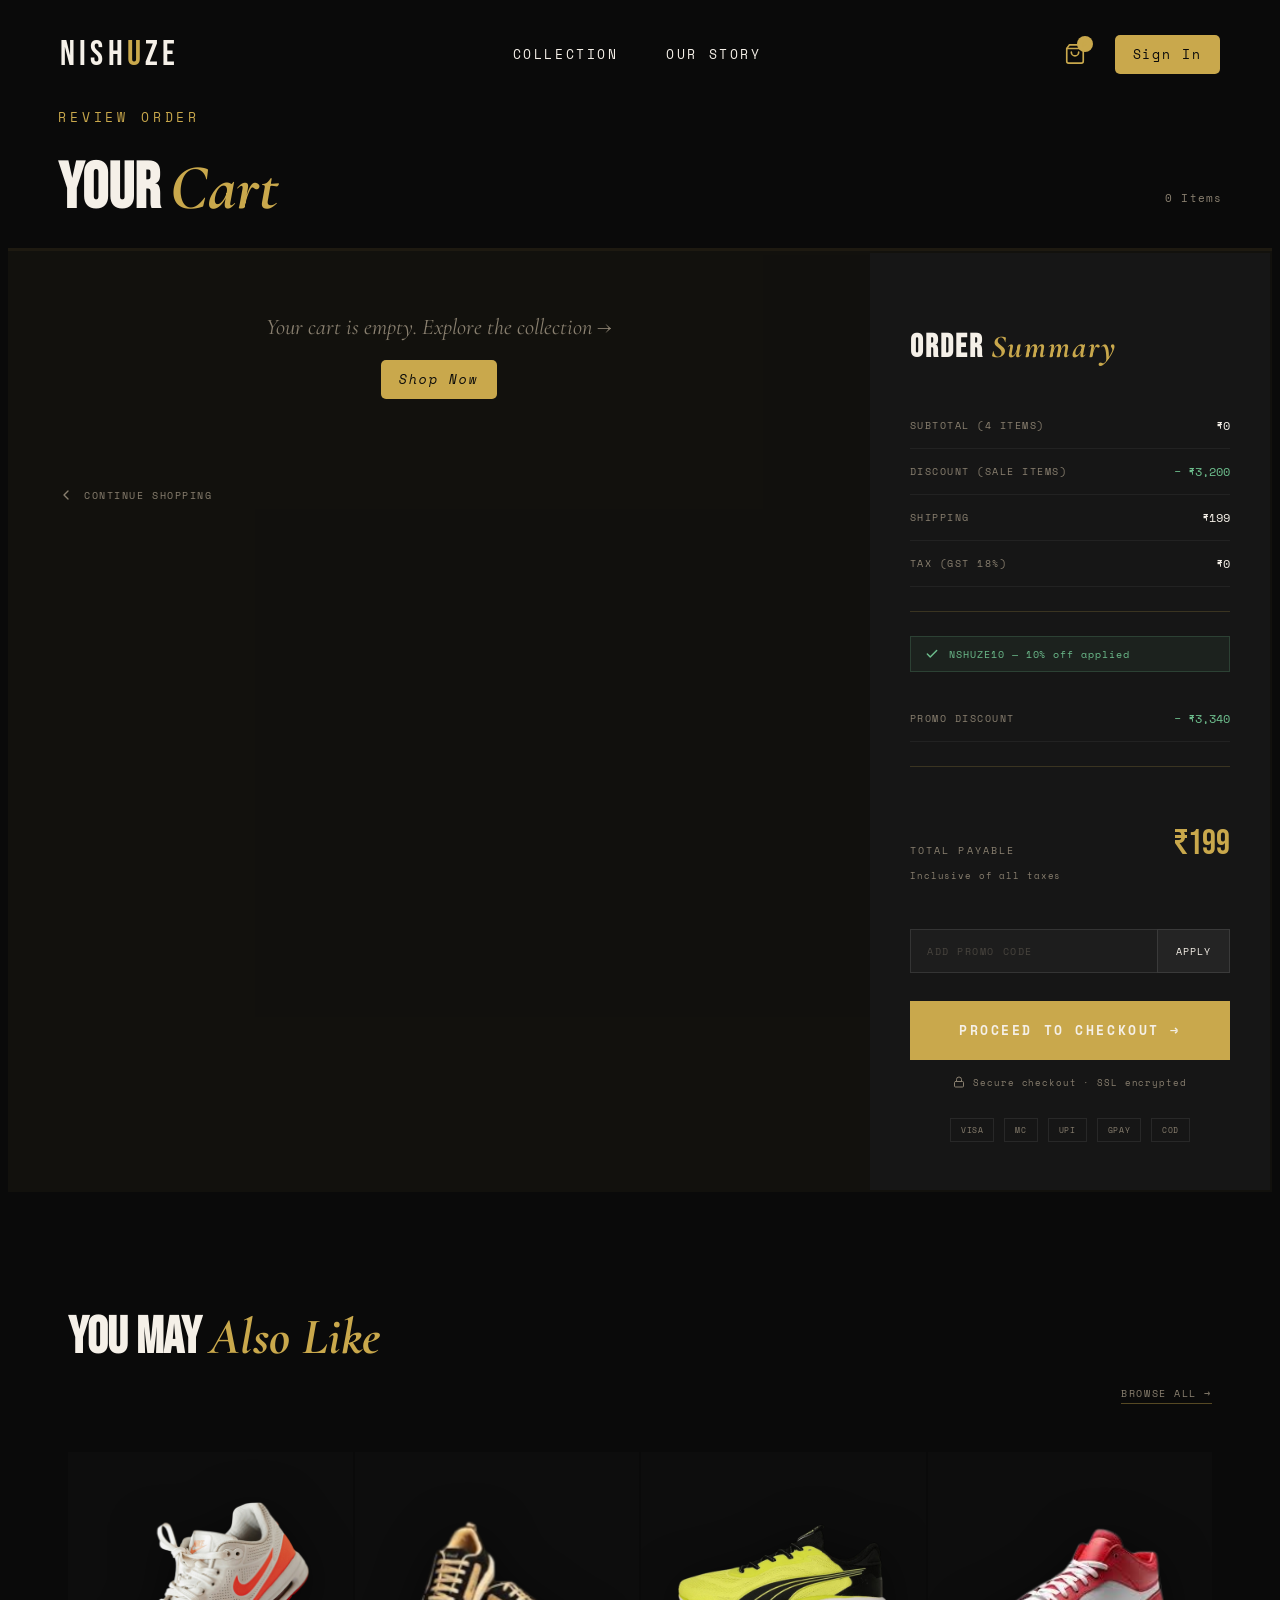
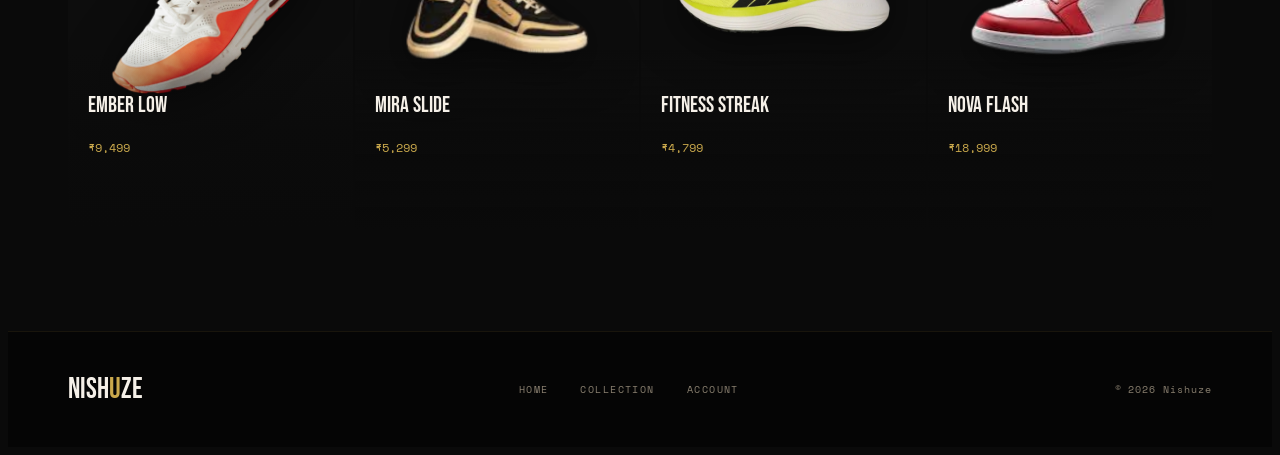
==== commit 540af91a: "Added javascript" ====
--- a/cart.html
+++ b/cart.html
@@ -13,13 +13,14 @@
   <link rel="stylesheet" href="cartStyles.css">
 </head>
 
+<script src="script.js"></script>
+
 <body>
   <nav>
     <a class="nav-logo">NISH<span>U</span>ZE</a>
     <ul class="nav-links">
       <li><a href="collection.html">COLLECTION</a></li>
       <li><a href="index.html#story">OUR STORY</a></li>
-      <li><a href="collection.html">SHOP</a></li>
     </ul>
     <div class="nav-right">
       <a href="cart.html" class="nav-cart" title="Cart">
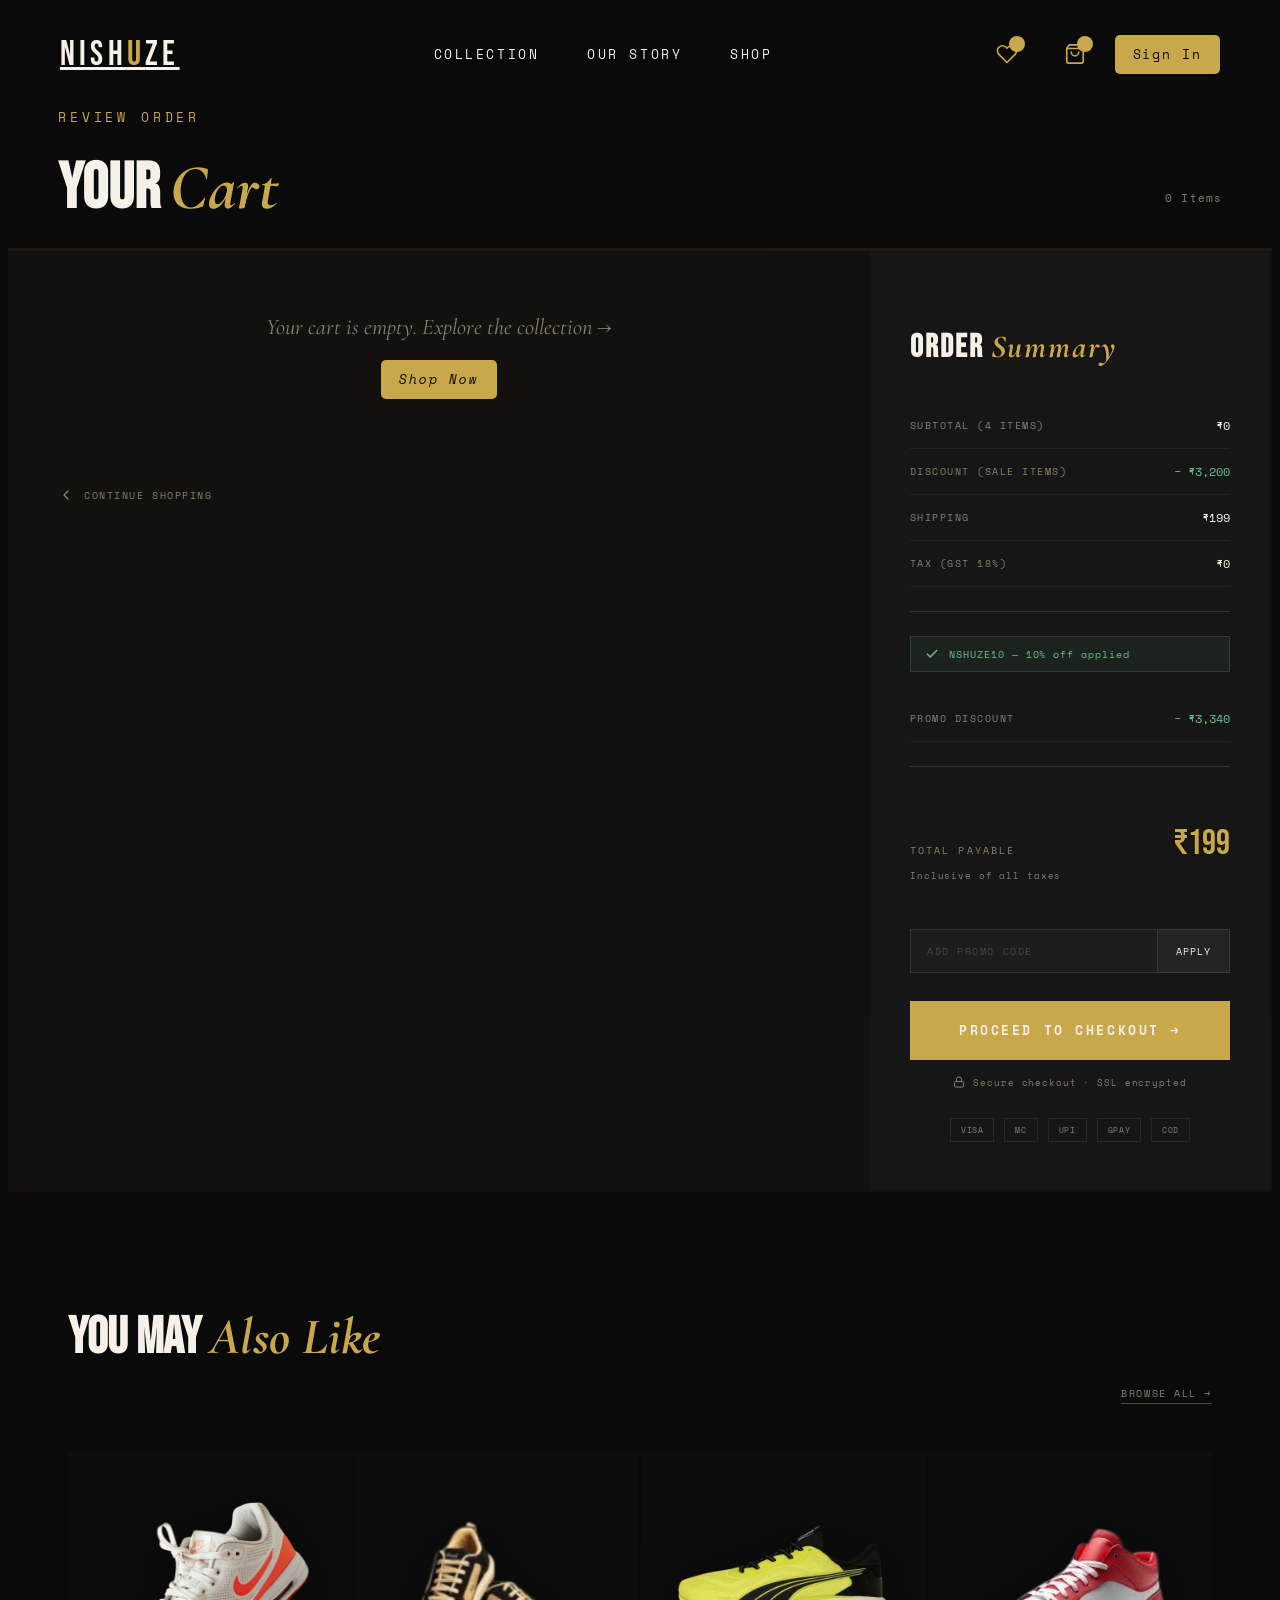
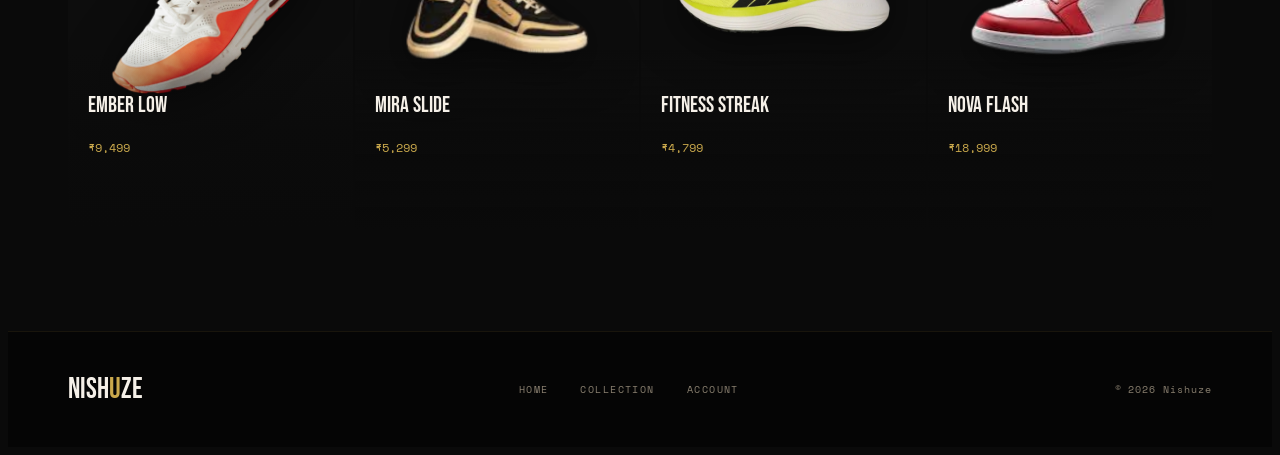
==== commit 45b3a218: "Code refactor" ====
--- a/cart.html
+++ b/cart.html
@@ -8,34 +8,42 @@
   <link
     href="https://fonts.googleapis.com/css2?family=Bebas+Neue&family=Cormorant+Garamond:ital,wght@0,300;0,400;0,600;1,300;1,400&family=Space+Mono:wght@400;700&display=swap"
     rel="stylesheet" />
-  <link rel="stylesheet" href="style.css">
-  <link rel="stylesheet" href="collectionStyles.css">
-  <link rel="stylesheet" href="cartStyles.css">
+  <link rel="stylesheet" href="css/style.css">
+  <link rel="stylesheet" href="css/collection.css">
+  <link rel="stylesheet" href="css/cart.css">
+  <script src="js/storage.js"></script>
+  <script src="js/cart.js"></script>
 </head>
 
-<script src="script.js"></script>
-
 <body>
+
   <nav>
-    <a class="nav-logo">NISH<span>U</span>ZE</a>
+    <a class="nav-logo" href="index.html">NISH<span>U</span>ZE</a>
     <ul class="nav-links">
       <li><a href="collection.html">COLLECTION</a></li>
       <li><a href="index.html#story">OUR STORY</a></li>
+      <li><a href="collection.html">SHOP</a></li>
     </ul>
     <div class="nav-right">
+      <a href="wishlist.html" class="nav-cart" title="Wishlist" style="margin-right:8px">
+        <svg viewBox="0 0 24 24" style="stroke:currentColor;fill:none;stroke-width:1.8">
+          <path
+            d="M20.84 4.61a5.5 5.5 0 00-7.78 0L12 5.67l-1.06-1.06a5.5 5.5 0 00-7.78 7.78l1.06 1.06L12 21.23l7.78-7.78 1.06-1.06a5.5 5.5 0 000-7.78z" />
+        </svg>
+        <span class="cart-badge" id="wish-badge">0</span>
+      </a>
       <a href="cart.html" class="nav-cart" title="Cart">
         <svg viewBox="0 0 24 24">
           <path d="M6 2L3 6v14a2 2 0 002 2h14a2 2 0 002-2V6l-3-4z" />
           <line x1="3" y1="6" x2="21" y2="6" />
           <path d="M16 10a4 4 0 01-8 0" />
         </svg>
-        <span class="cart-badge">3</span>
+        <span class="cart-badge" id="cart-badge">3</span>
       </a>
       <a href="login.html" class="btn">Sign In</a>
     </div>
   </nav>
 
-  <!-- PAGE HEADER -->
   <div class="page-header">
     <div>
       <p class="page-label">Review Order</p>
@@ -45,7 +53,6 @@
   </div>
 
   <div class="cart-layout">
-
     <div class="cart-items">
 
       <div class="cart-item">
@@ -73,9 +80,10 @@
             </svg>
             Remove
           </button>
-          <button class="btn-wishlist">
+          <button class="btn-wishlist" data-id="1" data-name="Vortex Pro" data-price="12999"
+            data-image="assets/product1.png" data-category="Sneakers">
             <svg viewBox="0 0 24 24" width="12" height="12">
-              <path fill="red"
+              <path class="wish-heart"
                 d="M20.84 4.61a5.5 5.5 0 00-7.78 0L12 5.67l-1.06-1.06a5.5 5.5 0 00-7.78 7.78l1.06 1.06L12 21.23l7.78-7.78 1.06-1.06a5.5 5.5 0 000-7.78z" />
             </svg>
             Save for Later
@@ -84,7 +92,6 @@
         </div>
       </div>
 
-      <!-- Item 2 -->
       <div class="cart-item">
         <div class="item-img">
           <img src="assets/product3.png" alt="Onyx Boot" />
@@ -110,9 +117,10 @@
             </svg>
             Remove
           </button>
-          <button class="btn-wishlist">
+          <button class="btn-wishlist" data-id="4" data-name="Onyx Boot" data-price="12799"
+            data-image="assets/product3.png" data-category="Boots">
             <svg viewBox="0 0 24 24" width="12" height="12">
-              <path fill="red"
+              <path class="wish-heart"
                 d="M20.84 4.61a5.5 5.5 0 00-7.78 0L12 5.67l-1.06-1.06a5.5 5.5 0 00-7.78 7.78l1.06 1.06L12 21.23l7.78-7.78 1.06-1.06a5.5 5.5 0 000-7.78z" />
             </svg>
             Save for Later
@@ -146,9 +154,10 @@
             </svg>
             Remove
           </button>
-          <button class="btn-wishlist">
+          <button class="btn-wishlist" data-id="5" data-name="Drift Sandal" data-price="3799"
+            data-image="assets/product5.png" data-category="Sandals">
             <svg viewBox="0 0 24 24" width="12" height="12">
-              <path fill="red"
+              <path class="wish-heart"
                 d="M20.84 4.61a5.5 5.5 0 00-7.78 0L12 5.67l-1.06-1.06a5.5 5.5 0 00-7.78 7.78l1.06 1.06L12 21.23l7.78-7.78 1.06-1.06a5.5 5.5 0 000-7.78z" />
             </svg>
             Save for Later
@@ -165,12 +174,10 @@
           Continue Shopping
         </a>
       </div>
-
     </div>
 
     <div class="order-summary">
       <h2 class="summary-title">Order <em>Summary</em></h2>
-
       <div class="summary-row">
         <span class="summary-label">Subtotal (4 items)</span>
         <span class="summary-value">₹33,396</span>
@@ -187,23 +194,18 @@
         <span class="summary-label">Tax (GST 18%)</span>
         <span class="summary-value">₹5,436</span>
       </div>
-
       <div class="summary-divider"></div>
-
       <div class="promo-applied">
         <svg viewBox="0 0 24 24">
           <polyline points="20 6 9 17 4 12" />
         </svg>
         NSHUZE10 — 10% off applied
       </div>
-
       <div class="summary-row">
         <span class="summary-label">Promo Discount</span>
         <span class="summary-value discount">− ₹3,340</span>
       </div>
-
       <div class="summary-divider"></div>
-
       <div class="summary-total-row">
         <div>
           <p class="total-label">Total Payable</p>
@@ -211,14 +213,11 @@
         </div>
         <p class="total-value">₹32,292</p>
       </div>
-
       <div class="promo-box">
         <input class="promo-input" type="text" placeholder="Add promo code" value="NSHUZE10" readonly />
         <button class="promo-btn">Apply</button>
       </div>
-
       <button class="btn-checkout">Proceed to Checkout →</button>
-
       <p class="checkout-note">
         <svg viewBox="0 0 24 24">
           <rect x="3" y="11" width="18" height="11" rx="2" ry="2" />
@@ -226,7 +225,6 @@
         </svg>
         Secure checkout · SSL encrypted
       </p>
-
       <div class="payment-icons">
         <span class="pay-icon">Visa</span>
         <span class="pay-icon">MC</span>
@@ -235,7 +233,6 @@
         <span class="pay-icon">COD</span>
       </div>
     </div>
-
   </div>
 
   <section class="upsell-section">
@@ -246,7 +243,6 @@
       <a href="collection.html" class="upsell-link">Browse All →</a>
     </div>
     <div class="upsell-grid">
-
       <div class="upsell-card">
         <div class="upsell-img"><img src="assets/product2.png" alt="Ember Low" /></div>
         <div class="upsell-info">
@@ -255,7 +251,6 @@
           <button class="upsell-add">+ Add to Cart</button>
         </div>
       </div>
-
       <div class="upsell-card">
         <div class="upsell-img"><img src="assets/product4.png" alt="Mira Slide" /></div>
         <div class="upsell-info">
@@ -264,7 +259,6 @@
           <button class="upsell-add">+ Add to Cart</button>
         </div>
       </div>
-
       <div class="upsell-card">
         <div class="upsell-img"><img src="assets/product6.png" alt="Fitness Streak" /></div>
         <div class="upsell-info">
@@ -273,20 +267,17 @@
           <button class="upsell-add">+ Add to Cart</button>
         </div>
       </div>
-
-      <div class="upsell-card">
-        <div class="upsell-img"><img src="assets/product1.png" alt="Vortex Pro" /></div>
+      <div class="upsell-card">
+        <div class="upsell-img"><img src="assets/product1.png" alt="Nova Flash" /></div>
         <div class="upsell-info">
           <p class="upsell-name">Nova Flash</p>
           <p class="upsell-price">₹18,999</p>
           <button class="upsell-add">+ Add to Cart</button>
         </div>
       </div>
-
     </div>
   </section>
 
-  <!-- FOOTER -->
   <footer>
     <div class="footer-logo">NISH<span>U</span>ZE</div>
     <div class="footer-links">
@@ -296,6 +287,8 @@
     </div>
     <p class="footer-copy">© 2026 Nishuze</p>
   </footer>
+
+  <div class="toast" id="toast"></div>
 </body>
 
 </html>
--- a/css/style.css
+++ b/css/style.css
@@ -0,0 +1,478 @@
+html {
+  scroll-behavior: smooth;
+}
+
+body {
+  background: #0a0a0a;
+  color: #f5f0e8;
+  font-family: "Cormorant Garamond", serif;
+}
+
+h1 {
+  margin-bottom: 0;
+}
+
+nav {
+  position: fixed;
+  top: 0;
+  left: 0;
+  right: 0;
+  z-index: 100;
+  display: flex;
+  justify-content: space-between;
+  align-items: center;
+  padding: 28px 60px;
+  background: #0a0a0a;
+}
+
+.nav-logo {
+  font-family: "Bebas Neue", sans-serif;
+  font-size: 2.2rem;
+  letter-spacing: 0.12em;
+  color: #f5f0e8;
+  margin: 0 0;
+}
+
+.nav-logo span {
+  color: #c9a84c;
+}
+
+.nav-links {
+  display: flex;
+  gap: 48px;
+  list-style: none;
+}
+
+.nav-links a {
+  font-family: "Space Mono", monospace;
+  font-size: 0.8rem;
+  letter-spacing: 0.2em;
+  color: #f5f0e8;
+  text-decoration: none;
+}
+
+.nav-links a:hover {
+  color: #c9a84c;
+}
+
+.nav-right {
+  display: flex;
+  align-items: center;
+  gap: 20px;
+}
+.nav-cart {
+  position: relative;
+  display: flex;
+  align-items: center;
+  justify-content: center;
+  width: 40px;
+  height: 40px;
+  color: var(--gold);
+  text-decoration: none;
+}
+.nav-cart svg {
+  width: 22px;
+  height: 22px;
+  stroke: currentColor;
+  fill: none;
+  stroke-width: 1.8;
+  stroke-linecap: round;
+  stroke-linejoin: round;
+}
+
+.cart-badge {
+  position: absolute;
+  top: 2px;
+  right: 2px;
+  width: 16px;
+  height: 16px;
+  background: var(--gold);
+  color: var(--black);
+  border-radius: 50%;
+  font-family: "Space Mono", monospace;
+  font-size: 0.5rem;
+  font-weight: 700;
+  display: flex;
+  align-items: center;
+  justify-content: center;
+}
+
+.btn {
+  font-family: "Space Mono", monospace;
+  font-size: 0.8rem;
+  letter-spacing: 0.15em;
+  color: #0a0a0a;
+  background: #c9a84c;
+  text-decoration: none;
+  padding: 10px 18px;
+  border-radius: 5px;
+}
+
+.btn:hover {
+  background: #f5f0e8;
+}
+
+/* HERO */
+.hero {
+  min-height: 100vh;
+  display: grid;
+  grid-template-columns: 1fr 1fr;
+}
+
+.hero-left {
+  display: flex;
+  flex-direction: column;
+  justify-content: flex-end;
+  padding: 0 60px 80px;
+}
+
+.hero-title {
+  font-family: "Bebas Neue", sans-serif;
+  font-size: 5rem;
+  line-height: 0.8;
+  letter-spacing: -0.01em;
+  opacity: 0;
+  animation: fadeUp 0.8s 0.5s forwards;
+  padding-top: 2rem;
+}
+
+.hero-title em {
+  font-family: "Cormorant Garamond", serif;
+  font-size: 0.6em;
+  color: #c9a84c;
+  display: block;
+  margin-bottom: 2rem;
+}
+
+.hero-actions {
+  display: flex;
+  align-items: center;
+  gap: 32px;
+  margin-top: 25px;
+}
+
+.btn-ghost {
+  font-family: "Space Mono", monospace;
+  font-size: 0.8rem;
+  letter-spacing: 0.15em;
+  color: #f5f0e8;
+  text-decoration: none;
+  border-bottom: 1px solid #c9a84c;
+  padding-bottom: 2px;
+  transition: color 0.3s;
+}
+
+.btn-ghost:hover {
+  color: #c9a84c;
+}
+
+.hero-right {
+  position: relative;
+  overflow: hidden;
+}
+
+.hero-image-bg {
+  position: absolute;
+  inset: 0;
+  background:
+    radial-gradient(
+      ellipse at 60% 40%,
+      rgba(201, 168, 76, 0.12) 0%,
+      transparent 60%
+    ),
+    radial-gradient(
+      ellipse at 20% 80%,
+      rgba(184, 74, 46, 0.08) 0%,
+      transparent 50%
+    ),
+    linear-gradient(135deg, #1a1410 0%, #0a0a0a 100%);
+}
+
+.hero-shoe-display {
+  position: absolute;
+  inset: 0;
+  display: flex;
+  align-items: center;
+  justify-content: center;
+  padding-top: 50px;
+}
+
+.shoe-art {
+  width: 520px;
+  height: 520px;
+  display: flex;
+  align-items: center;
+  justify-content: center;
+}
+
+.shoe-art img {
+  width: 420px;
+  display: block;
+  transform: rotate(-15deg);
+  filter: drop-shadow(0 0 60px rgba(201, 168, 76, 0.3))
+    drop-shadow(0 30px 60px rgba(0, 0, 0, 0.8));
+  animation: float 2s ease-in-out infinite;
+}
+
+/* MARQUEE */
+.marquee-strip {
+  background: #c9a84c;
+  padding: 14px 0;
+  overflow: hidden;
+  white-space: nowrap;
+}
+
+.marquee-inner {
+  animation: marquee 18s linear infinite;
+}
+
+.marquee-item {
+  font-family: "Bebas Neue", sans-serif;
+  font-size: 1.1rem;
+  letter-spacing: 0.1em;
+  color: #0a0a0a;
+  padding: 0 40px;
+}
+
+.marquee-dot {
+  color: #b84a2e;
+}
+
+/* COLLECTION SECTION */
+.section-header {
+  padding: 60px 60px;
+  padding-bottom: 0px;
+  display: flex;
+  justify-content: space-between;
+  align-items: flex-end;
+}
+
+.section-label {
+  font-family: "Space Mono", monospace;
+  font-size: 1rem;
+  letter-spacing: 0.3em;
+  text-transform: uppercase;
+  color: #c9a84c;
+  margin-bottom: 16px;
+}
+
+.section-title {
+  font-family: "Bebas Neue", sans-serif;
+  font-size: clamp(3rem, 5vw, 5.5rem);
+  line-height: 0.9;
+  color: #f5f0e8;
+}
+
+.section-title em {
+  font-family: "Cormorant Garamond", serif;
+  font-style: italic;
+  color: #c9a84c;
+}
+
+/* PRODUCT GRID */
+.products-grid {
+  display: grid;
+  grid-template-columns: repeat(3, 1fr);
+  gap: 2px;
+  padding: 0 60px 30px;
+}
+
+.product-card {
+  position: relative;
+  overflow: hidden;
+  background: #111;
+  aspect-ratio: 3/4;
+  cursor: pointer;
+}
+
+.product-bg {
+  position: absolute;
+  inset: 0;
+  z-index: 0;
+}
+
+.product-image {
+  position: absolute;
+  top: 30%;
+  left: 50%;
+  transform: translate(-50%, -55%);
+  z-index: 1;
+  transition: transform 0.5s ease;
+}
+
+.product-image img {
+  width: 180px;
+  display: block;
+  filter: drop-shadow(0 25px 40px rgba(0, 0, 0, 0.7));
+}
+
+.product-card:hover .product-image {
+  transform: translate(-50%, -60%) scale(1.05) rotate(-5deg);
+}
+
+.product-card:hover .product-name {
+  color: #d4af37;
+}
+
+.product-info {
+  position: absolute;
+  bottom: 0;
+  left: 0;
+  right: 0;
+  padding: 30px;
+  background: linear-gradient(
+    to top,
+    rgba(10, 10, 10, 0.95) 0%,
+    transparent 100%
+  );
+  transform: translateY(0);
+}
+
+.product-name {
+  font-family: "Bebas Neue", sans-serif;
+  font-size: 1.8rem;
+  letter-spacing: 0.05em;
+  color: #f5f0e8;
+}
+
+.product-price {
+  font-family: "Space Mono", monospace;
+  font-size: 0.9rem;
+  color: #c9a84c;
+}
+
+.story-section {
+  display: grid;
+  grid-template-columns: 1fr 1fr;
+  min-height: 80vh;
+  margin: 0 60px;
+  border: 1px solid rgba(201, 168, 76, 0.15);
+  overflow: hidden;
+  position: relative;
+}
+
+.story-left {
+  display: flex;
+  align-items: center;
+  justify-content: center;
+  overflow: hidden;
+}
+
+.story-left img {
+  width: 100%;
+  height: 100%;
+  object-fit: cover; /* fills area without distortion */
+  display: block;
+}
+
+.story-right {
+  padding: 30px 60px;
+  display: flex;
+  flex-direction: column;
+  justify-content: center;
+}
+
+.subtitle {
+  font-size: 1.3rem;
+  font-weight: 400;
+  line-height: 1.4;
+  color: #8a8070;
+  margin-bottom: 20px;
+}
+
+.story-stats {
+  display: grid;
+  grid-template-columns: repeat(3, 1fr);
+  gap: 30px;
+  margin-top: 30px;
+  padding-top: 20px;
+  border-top: 1px solid rgba(201, 168, 76, 0.2);
+}
+
+.stat-num {
+  font-family: "Bebas Neue", sans-serif;
+  font-size: 2.5rem;
+  color: #c9a84c;
+  line-height: 1;
+}
+
+.stat-label {
+  font-family: "Space Mono", monospace;
+  font-size: 1rem;
+  color: #8a8070;
+  margin-top: 4px;
+}
+
+footer {
+  background: #050505;
+  border-top: 1px solid rgba(201, 168, 76, 0.1);
+  padding: 80px 60px 40px;
+}
+
+.footer-bottom {
+  display: flex;
+  justify-content: space-between;
+  align-items: center;
+  padding-top: 40px;
+  border-top: 1px solid rgba(255, 255, 255, 0.05);
+}
+
+.footer-copy {
+  font-family: "Space Mono", monospace;
+  font-size: 0.6rem;
+  color: #8a8070;
+  letter-spacing: 0.1em;
+}
+
+.footer-social {
+  display: flex;
+  gap: 24px;
+}
+
+.footer-social a {
+  font-family: "Space Mono", monospace;
+  font-size: 0.6rem;
+  letter-spacing: 0.2em;
+  text-transform: uppercase;
+  color: #8a8070;
+  text-decoration: none;
+  transition: color 0.3s;
+}
+
+.footer-social a:hover {
+  color: #c9a84c;
+}
+
+/* ANIMATIONS */
+@keyframes fadeUp {
+  from {
+    opacity: 0;
+    transform: translateY(30px);
+  }
+
+  to {
+    opacity: 1;
+    transform: translateY(0);
+  }
+}
+
+@keyframes float {
+  0%,
+  50% {
+    transform: rotate(-15deg) translateY(0);
+  }
+
+  50% {
+    transform: rotate(-15deg) translateY(-16px);
+  }
+}
+
+@keyframes marquee {
+  from {
+    transform: translateX(0);
+  }
+
+  to {
+    transform: translateX(-50%);
+  }
+}
--- a/css/collection.css
+++ b/css/collection.css
@@ -0,0 +1,274 @@
+:root {
+  --cream: #f5f0e8;
+  --gold: #c9a84c;
+  --muted: #8a8070;
+  --white: #fefefe;
+}
+
+.nav-links a.active {
+  opacity: 1;
+  color: var(--gold);
+}
+
+.page-header {
+  padding: 80px 50px 60px;
+  border-bottom: 3px solid rgba(201, 168, 76, 0.1);
+}
+
+.page-title {
+  font-family: "Bebas Neue", sans-serif;
+  font-size: 4rem;
+  line-height: 0.9;
+  margin-top: 2rem;
+}
+
+.page-title em {
+  font-family: "Cormorant Garamond", serif;
+  font-style: italic;
+  color: var(--gold);
+}
+
+.collection-grid {
+  display: grid;
+  grid-template-columns: repeat(4, 1fr);
+  gap: 1px;
+  padding: 1px;
+  background: rgba(201, 168, 76, 0.05);
+}
+
+.product-card {
+  position: relative;
+  background: #0d0d0d;
+  aspect-ratio: 3/4;
+  overflow: hidden;
+  display: flex;
+  flex-direction: column;
+}
+
+.product-card:hover {
+  background: #111;
+}
+
+.card-overlay .product-visual {
+  position: absolute;
+  height: 65%;
+  display: flex;
+  align-items: center;
+  justify-content: center;
+  z-index: 1;
+}
+
+.product-visual img {
+  max-width: 85%;
+  max-height: 85%;
+  object-fit: contain;
+  display: block;
+  margin: auto;
+  object-position: center bottom;
+  transform: translateY(10%);
+  filter: drop-shadow(0 12px 28px rgba(0, 0, 0, 0.55));
+  transition: transform 0.5s cubic-bezier(0.4, 0, 0.2, 1);
+}
+
+.product-card:hover .product-visual {
+  transform: translateY(-8px) scale(1.03);
+}
+
+.product-glow {
+  position: absolute;
+  width: 200px;
+  height: 200px;
+  border-radius: 50%;
+  opacity: 0;
+  transition: opacity 0.5s;
+  pointer-events: none;
+}
+
+.product-card:hover .product-glow {
+  opacity: 1;
+}
+
+.glow-gold {
+  background: radial-gradient(
+    circle,
+    rgba(201, 168, 76, 0.2) 0%,
+    transparent 70%
+  );
+}
+
+.glow-rust {
+  background: radial-gradient(
+    circle,
+    rgba(184, 74, 46, 0.2) 0%,
+    transparent 70%
+  );
+}
+
+.glow-cool {
+  background: radial-gradient(
+    circle,
+    rgba(100, 160, 220, 0.15) 0%,
+    transparent 70%
+  );
+}
+
+.card-overlay {
+  position: absolute;
+  bottom: 0;
+  left: 0;
+  right: 0;
+  height: 35%;
+  padding: 24px;
+  background: linear-gradient(
+    to top,
+    rgba(10, 10, 10, 1) 0%,
+    rgba(10, 10, 10, 0.85) 100%
+  );
+  z-index: 2;
+  display: flex;
+  flex-direction: column;
+  justify-content: flex-end;
+}
+
+.card-name {
+  font-family: "Bebas Neue", sans-serif;
+  font-size: 1.6rem;
+  letter-spacing: 0.04em;
+  line-height: 1;
+}
+
+.card-price {
+  font-family: "Space Mono", monospace;
+  font-size: 0.8rem;
+  color: var(--gold);
+  margin-top: 8px;
+}
+
+.card-actions {
+  display: flex;
+  gap: 8px;
+  margin-top: 12px;
+  opacity: 0;
+  transform: translateY(8px);
+  transition: all 0.3s;
+}
+
+.product-card:hover .card-actions {
+  opacity: 1;
+  transform: translateY(0);
+}
+
+.btn-add {
+  font-family: "Space Mono", monospace;
+  font-size: 0.6rem;
+  letter-spacing: 0.12em;
+  text-transform: uppercase;
+  background: var(--gold);
+  color: var(--black);
+  border: none;
+  padding: 10px 18px;
+  flex: 1;
+  transition: background 0.2s;
+}
+
+.btn-add:hover {
+  background: var(--cream);
+  color: #050505;
+}
+
+.btn-wish {
+  background: transparent;
+  border: 1px solid rgba(255, 255, 255, 0.2);
+  color: var(--cream);
+  padding: 10px 14px;
+  transition: border-color 0.2s;
+  font-size: 0.9rem;
+}
+
+.btn-wish:hover {
+  border-color: var(--gold);
+}
+
+footer {
+  background: #050505;
+  border-top: 1px solid rgba(201, 168, 76, 0.1);
+  padding: 40px 60px;
+  display: flex;
+  justify-content: space-between;
+  align-items: center;
+}
+
+.footer-logo {
+  font-family: "Bebas Neue", sans-serif;
+  font-size: 1.8rem;
+  color: var(--cream);
+}
+
+.footer-logo span {
+  color: var(--gold);
+}
+
+.footer-links {
+  display: flex;
+  gap: 32px;
+}
+
+.footer-links a {
+  font-family: "Space Mono", monospace;
+  font-size: 0.6rem;
+  letter-spacing: 0.15em;
+  text-transform: uppercase;
+  color: var(--muted);
+  text-decoration: none;
+  transition: color 0.3s;
+}
+
+.footer-links a:hover {
+  color: var(--gold);
+}
+
+.footer-copy {
+  font-family: "Space Mono", monospace;
+  font-size: 0.6rem;
+  color: var(--muted);
+}
+
+.btn-wish.wishlisted {
+  color: #e05c7a;
+}
+
+.toast {
+  position: fixed;
+  bottom: 30px;
+  right: 30px;
+  background: #1a1a1a;
+  border: 1px solid #d4af37;
+  color: #fff;
+  font-family: "Space Mono", monospace;
+  font-size: 0.7rem;
+  letter-spacing: 0.08em;
+  padding: 14px 22px;
+  z-index: 9999;
+  opacity: 0;
+  transform: translateY(10px);
+  transition: all 0.3s;
+  pointer-events: none;
+}
+
+.toast.show {
+  opacity: 1;
+  transform: translateY(0);
+}
+
+/* Card image area is clickable for navigation */
+.product-visual {
+  cursor: pointer;
+}
+
+.card-name {
+  cursor: pointer;
+}
+
+.card-name:hover {
+  color: #d4af37;
+}
--- a/css/cart.css
+++ b/css/cart.css
@@ -0,0 +1,695 @@
+.page-header {
+  padding: 70px 50px 30px;
+  display: flex;
+  align-items: flex-end;
+  justify-content: space-between;
+}
+
+.page-label {
+  font-family: "Space Mono", monospace;
+  font-size: 0.8rem;
+  letter-spacing: 0.3em;
+  text-transform: uppercase;
+  color: var(--gold);
+  margin-top: 30px;
+}
+
+.item-count {
+  font-family: "Space Mono", monospace;
+  font-size: 0.7rem;
+  color: var(--muted);
+  letter-spacing: 0.1em;
+}
+
+.cart-layout {
+  display: grid;
+  grid-template-columns: 1fr 400px;
+  gap: 2px;
+  padding: 2px;
+  min-height: 70vh;
+  background: rgba(201, 168, 76, 0.04);
+}
+
+.cart-item {
+  display: grid;
+  grid-template-columns: 140px 1fr auto;
+  gap: 32px;
+  align-items: center;
+  padding: 36px 48px;
+  border-bottom: 1px solid rgba(255, 255, 255, 0.05);
+  transition: background 0.3s;
+  position: relative;
+  overflow: hidden;
+}
+
+.cart-item::before {
+  content: "";
+  position: absolute;
+  left: 0;
+  top: 0;
+  bottom: 0;
+  width: 2px;
+  background: var(--gold);
+  transform: scaleY(0);
+  transition: transform 0.3s ease;
+  transform-origin: bottom;
+}
+
+.cart-item:hover {
+  background: rgba(255, 255, 255, 0.02);
+}
+
+.cart-item:hover::before {
+  transform: scaleY(1);
+}
+
+.item-img {
+  width: 140px;
+  height: 140px;
+  display: flex;
+  align-items: center;
+  justify-content: center;
+  position: relative;
+  overflow: hidden;
+  flex-shrink: 0;
+}
+
+.item-img::after {
+  content: "";
+  position: absolute;
+  inset: 0;
+  background: radial-gradient(
+    ellipse at 50% 40%,
+    rgba(201, 168, 76, 0.1),
+    transparent 70%
+  );
+}
+
+.item-img img {
+  width: 110px;
+  height: 110px;
+  object-fit: contain;
+  filter: drop-shadow(0 8px 20px rgba(0, 0, 0, 0.6));
+  transition: transform 0.4s ease;
+}
+
+.cart-item:hover .item-img img {
+  transform: scale(1.06) translateY(-4px);
+}
+
+.item-details {
+  display: flex;
+  flex-direction: column;
+  gap: 8px;
+}
+
+.item-category {
+  font-family: "Space Mono", monospace;
+  font-size: 0.55rem;
+  letter-spacing: 0.25em;
+  text-transform: uppercase;
+  color: var(--muted);
+}
+
+.item-name {
+  font-family: "Bebas Neue", sans-serif;
+  font-size: 2rem;
+  letter-spacing: 0.04em;
+  color: var(--cream);
+  line-height: 1;
+}
+
+.item-meta {
+  display: flex;
+  gap: 20px;
+  margin-top: 4px;
+}
+
+.item-meta span {
+  font-family: "Space Mono", monospace;
+  font-size: 0.6rem;
+  letter-spacing: 0.15em;
+  text-transform: uppercase;
+  color: var(--muted);
+  border: 1px solid rgba(255, 255, 255, 0.08);
+  padding: 5px 12px;
+}
+
+.item-qty {
+  display: flex;
+  align-items: center;
+  gap: 0;
+  border: 1px solid rgba(255, 255, 255, 0.1);
+  margin-top: 14px;
+  width: fit-content;
+}
+
+.qty-btn {
+  width: 34px;
+  height: 34px;
+  background: transparent;
+  color: var(--cream);
+  font-family: "Space Mono", monospace;
+  font-size: 1rem;
+  transition:
+    background 0.2s,
+    color 0.2s;
+  display: flex;
+  align-items: center;
+  justify-content: center;
+}
+
+.qty-btn:hover {
+  background: var(--gold);
+}
+
+.qty-val {
+  width: 40px;
+  height: 34px;
+  display: flex;
+  align-items: center;
+  justify-content: center;
+  font-family: "Space Mono", monospace;
+  font-size: 0.75rem;
+  border-left: 1px solid rgba(255, 255, 255, 0.1);
+  border-right: 1px solid rgba(255, 255, 255, 0.1);
+  color: var(--cream);
+}
+
+.item-actions {
+  display: flex;
+  flex-direction: column;
+  align-items: flex-end;
+  gap: 12px;
+}
+
+.btn-remove {
+  background: transparent;
+  border: none;
+  color: white;
+  font-family: "Space Mono", monospace;
+  font-size: 0.6rem;
+  letter-spacing: 0.1em;
+  text-transform: uppercase;
+  padding: 6px 0;
+  display: flex;
+  align-items: center;
+  gap: 8px;
+  transition: color 0.3s;
+}
+
+.btn-remove:hover {
+  color: var(--rust);
+}
+
+.btn-remove svg {
+  width: 14px;
+  height: 14px;
+  stroke: currentColor;
+  fill: none;
+  stroke-width: 2;
+  stroke-linecap: round;
+}
+
+.btn-wishlist {
+  background: transparent;
+  border: 1px solid rgba(255, 255, 255, 0.08);
+  color: var(--muted);
+  font-family: "Space Mono", monospace;
+  font-size: 0.55rem;
+  letter-spacing: 0.1em;
+  text-transform: uppercase;
+  padding: 8px 14px;
+  display: flex;
+  align-items: center;
+  gap: 7px;
+  transition:
+    border-color 0.3s,
+    color 0.3s;
+}
+
+.btn-wishlist .wish-heart {
+  fill: #555;
+  transition: fill 0.2s;
+}
+
+.btn-wishlist:hover .wish-heart {
+  fill: #e05c7a;
+}
+
+.btn-wishlist.wishlisted .wish-heart {
+  fill: #e05c7a;
+}
+
+/* Toast */
+.toast {
+  position: fixed;
+  bottom: 30px;
+  right: 30px;
+  background: #1a1a1a;
+  border: 1px solid #d4af37;
+  color: #fff;
+  font-family: "Space Mono", monospace;
+  font-size: 0.7rem;
+  letter-spacing: 0.08em;
+  padding: 14px 22px;
+  z-index: 9999;
+  opacity: 0;
+  transform: translateY(10px);
+  transition: all 0.3s;
+  pointer-events: none;
+}
+
+.toast.show {
+  opacity: 1;
+  transform: translateY(0);
+}
+
+.item-subtotal {
+  font-family: "Space Mono", monospace;
+  font-size: 0.85rem;
+  color: var(--cream);
+  white-space: nowrap;
+  align-self: center;
+}
+
+.continue-strip {
+  padding: 28px 48px;
+  display: flex;
+  align-items: center;
+  gap: 16px;
+}
+
+.btn-continue {
+  font-family: "Space Mono", monospace;
+  font-size: 0.65rem;
+  letter-spacing: 0.15em;
+  text-transform: uppercase;
+  color: var(--muted);
+  text-decoration: none;
+  display: flex;
+  align-items: center;
+  gap: 10px;
+  transition: color 0.3s;
+}
+
+.btn-continue svg {
+  width: 16px;
+  height: 16px;
+  stroke: currentColor;
+  fill: none;
+  stroke-width: 2;
+  stroke-linecap: round;
+  stroke-linejoin: round;
+}
+
+.btn-continue:hover {
+  color: var(--gold);
+}
+
+.order-summary {
+  padding: 48px 40px;
+  background: #161616;
+  display: flex;
+  flex-direction: column;
+  gap: 0;
+  position: sticky;
+  top: 73px;
+  align-self: start;
+  height: fit-content;
+}
+
+.summary-title {
+  font-family: "Bebas Neue", sans-serif;
+  font-size: 2rem;
+  letter-spacing: 0.06em;
+  color: var(--cream);
+  margin-bottom: 36px;
+}
+
+.summary-title em {
+  font-family: "Cormorant Garamond", serif;
+  font-style: italic;
+  color: var(--gold);
+}
+
+.summary-row {
+  display: flex;
+  justify-content: space-between;
+  align-items: center;
+  padding: 14px 0;
+  border-bottom: 1px solid rgba(255, 255, 255, 0.05);
+}
+
+.summary-row:last-of-type {
+  border-bottom: none;
+}
+
+.summary-label {
+  font-family: "Space Mono", monospace;
+  font-size: 0.62rem;
+  letter-spacing: 0.15em;
+  text-transform: uppercase;
+  color: var(--muted);
+}
+
+.summary-value {
+  font-family: "Space Mono", monospace;
+  font-size: 0.75rem;
+  color: var(--cream);
+}
+
+.summary-value.discount {
+  color: #6dbe8d;
+}
+
+.summary-divider {
+  height: 1px;
+  background: rgba(201, 168, 76, 0.2);
+  margin: 24px 0;
+}
+
+.summary-total-row {
+  display: flex;
+  justify-content: space-between;
+  align-items: baseline;
+  margin-bottom: 32px;
+}
+
+.total-label {
+  font-family: "Space Mono", monospace;
+  font-size: 0.65rem;
+  letter-spacing: 0.2em;
+  text-transform: uppercase;
+  color: var(--muted);
+}
+
+.total-value {
+  font-family: "Bebas Neue", sans-serif;
+  font-size: 2.2rem;
+  color: var(--gold);
+  line-height: 1;
+}
+
+.total-note {
+  font-family: "Space Mono", monospace;
+  font-size: 0.55rem;
+  color: var(--muted);
+  letter-spacing: 0.1em;
+  margin-top: 4px;
+}
+
+.promo-box {
+  display: flex;
+  gap: 0;
+  margin-bottom: 28px;
+}
+
+.promo-input {
+  flex: 1;
+  background: rgba(255, 255, 255, 0.03);
+  border: 1px solid rgba(255, 255, 255, 0.1);
+  border-right: none;
+  color: var(--cream);
+  font-family: "Space Mono", monospace;
+  font-size: 0.65rem;
+  letter-spacing: 0.1em;
+  padding: 13px 16px;
+  outline: none;
+  transition: border-color 0.3s;
+}
+
+.promo-input::placeholder {
+  color: rgba(138, 128, 112, 0.4);
+  text-transform: uppercase;
+  letter-spacing: 0.15em;
+}
+
+.promo-input:focus {
+  border-color: var(--gold);
+}
+
+.promo-btn {
+  font-family: "Space Mono", monospace;
+  font-size: 0.6rem;
+  letter-spacing: 0.1em;
+  text-transform: uppercase;
+  background: rgba(255, 255, 255, 0.06);
+  color: var(--cream);
+  border: 1px solid rgba(255, 255, 255, 0.1);
+  padding: 13px 18px;
+  transition:
+    background 0.2s,
+    color 0.2s;
+}
+
+.promo-btn:hover {
+  background: var(--gold);
+  color: var(--black);
+  border-color: var(--gold);
+}
+
+.promo-applied {
+  display: flex;
+  align-items: center;
+  gap: 10px;
+  font-family: "Space Mono", monospace;
+  font-size: 0.6rem;
+  letter-spacing: 0.1em;
+  color: #6dbe8d;
+  margin-bottom: 24px;
+  padding: 10px 14px;
+  background: rgba(109, 190, 141, 0.07);
+  border: 1px solid rgba(109, 190, 141, 0.2);
+}
+
+.promo-applied svg {
+  width: 14px;
+  height: 14px;
+  stroke: currentColor;
+  fill: none;
+  stroke-width: 2.5;
+  stroke-linecap: round;
+  stroke-linejoin: round;
+  flex-shrink: 0;
+}
+
+.btn-checkout {
+  width: 100%;
+  font-family: "Space Mono", monospace;
+  font-size: 0.8rem;
+  letter-spacing: 0.2em;
+  text-transform: uppercase;
+  background: var(--gold);
+  color: var(--black);
+  border: none;
+  padding: 20px;
+  transition:
+    background 0.3s,
+    transform 0.2s;
+  position: relative;
+  overflow: hidden;
+  font-weight: 700;
+}
+
+.btn-checkout::before {
+  content: "";
+  position: absolute;
+  top: 0;
+  left: -100%;
+  width: 100%;
+  height: 100%;
+  background: linear-gradient(
+    90deg,
+    transparent,
+    rgba(255, 255, 255, 0.2),
+    transparent
+  );
+  transition: left 0.5s;
+}
+
+.btn-checkout:hover {
+  background: var(--cream);
+  transform: translateY(-2px);
+}
+
+.btn-checkout:hover::before {
+  left: 100%;
+}
+
+.checkout-note {
+  text-align: center;
+  margin-top: 16px;
+  font-family: "Space Mono", monospace;
+  font-size: 0.55rem;
+  letter-spacing: 0.1em;
+  color: var(--muted);
+  display: flex;
+  align-items: center;
+  justify-content: center;
+  gap: 8px;
+}
+
+.checkout-note svg {
+  width: 12px;
+  height: 12px;
+  stroke: currentColor;
+  fill: none;
+  stroke-width: 2;
+  stroke-linecap: round;
+  stroke-linejoin: round;
+  flex-shrink: 0;
+}
+
+.payment-icons {
+  display: flex;
+  gap: 10px;
+  justify-content: center;
+  margin-top: 20px;
+}
+
+.pay-icon {
+  font-family: "Space Mono", monospace;
+  font-size: 0.5rem;
+  letter-spacing: 0.08em;
+  text-transform: uppercase;
+  color: var(--muted);
+  border: 1px solid rgba(255, 255, 255, 0.08);
+  padding: 5px 10px;
+}
+
+.upsell-section {
+  padding: 80px 60px 100px;
+}
+
+.upsell-header {
+  display: flex;
+  justify-content: space-between;
+  align-items: flex-end;
+  margin-bottom: 48px;
+}
+
+.upsell-title {
+  font-family: "Bebas Neue", sans-serif;
+  font-size: clamp(2.5rem, 4vw, 4rem);
+  line-height: 0.9;
+}
+
+.upsell-title em {
+  font-family: "Cormorant Garamond", serif;
+  font-style: italic;
+  color: var(--gold);
+}
+
+.upsell-link {
+  font-family: "Space Mono", monospace;
+  font-size: 0.65rem;
+  letter-spacing: 0.15em;
+  text-transform: uppercase;
+  color: var(--muted);
+  text-decoration: none;
+  border-bottom: 1px solid rgba(201, 168, 76, 0.4);
+  padding-bottom: 2px;
+  transition: color 0.3s;
+}
+
+.upsell-link:hover {
+  color: var(--gold);
+}
+
+.upsell-grid {
+  display: grid;
+  grid-template-columns: repeat(4, 1fr);
+  gap: 2px;
+}
+
+.upsell-card {
+  position: relative;
+  background: #0d0d0d;
+  aspect-ratio: 3/4;
+  overflow: hidden;
+  transition: background 0.3s;
+}
+
+.upsell-card:hover {
+  background: #111;
+}
+
+.upsell-img {
+  position: absolute;
+  top: 0;
+  left: 0;
+  right: 0;
+  bottom: 100px;
+  display: flex;
+  align-items: center;
+  justify-content: center;
+  padding: 24px 20px 10px;
+}
+
+.upsell-img img {
+  width: 100%;
+  height: 100%;
+  object-fit: contain;
+  filter: drop-shadow(0 10px 24px rgba(0, 0, 0, 0.55));
+  transition: transform 0.5s ease;
+}
+
+.upsell-card:hover .upsell-img img {
+  transform: scale(1.06) translateY(-6px);
+}
+
+.upsell-info {
+  position: absolute;
+  bottom: 0;
+  left: 0;
+  right: 0;
+  padding: 22px 20px 20px;
+  background: linear-gradient(
+    to top,
+    rgba(10, 10, 10, 1) 0%,
+    rgba(10, 10, 10, 0.7) 55%,
+    transparent 100%
+  );
+  z-index: 2;
+}
+
+.upsell-name {
+  font-family: "Bebas Neue", sans-serif;
+  font-size: 1.4rem;
+  color: var(--cream);
+  line-height: 1;
+}
+
+.upsell-price {
+  font-family: "Space Mono", monospace;
+  font-size: 0.72rem;
+  color: var(--gold);
+  margin-top: 6px;
+}
+
+.upsell-add {
+  width: 100%;
+  margin-top: 10px;
+  font-family: "Space Mono", monospace;
+  font-size: 0.55rem;
+  letter-spacing: 0.12em;
+  text-transform: uppercase;
+  background: rgba(201, 168, 76, 0.08);
+  color: var(--gold);
+  border: 1px solid rgba(201, 168, 76, 0.25);
+  padding: 9px;
+  opacity: 0;
+  transform: translateY(6px);
+  transition: all 0.3s;
+}
+
+.upsell-card:hover .upsell-add {
+  opacity: 1;
+  transform: translateY(0);
+}
+
+.upsell-add:hover {
+  background: var(--gold);
+  color: var(--black);
+}
